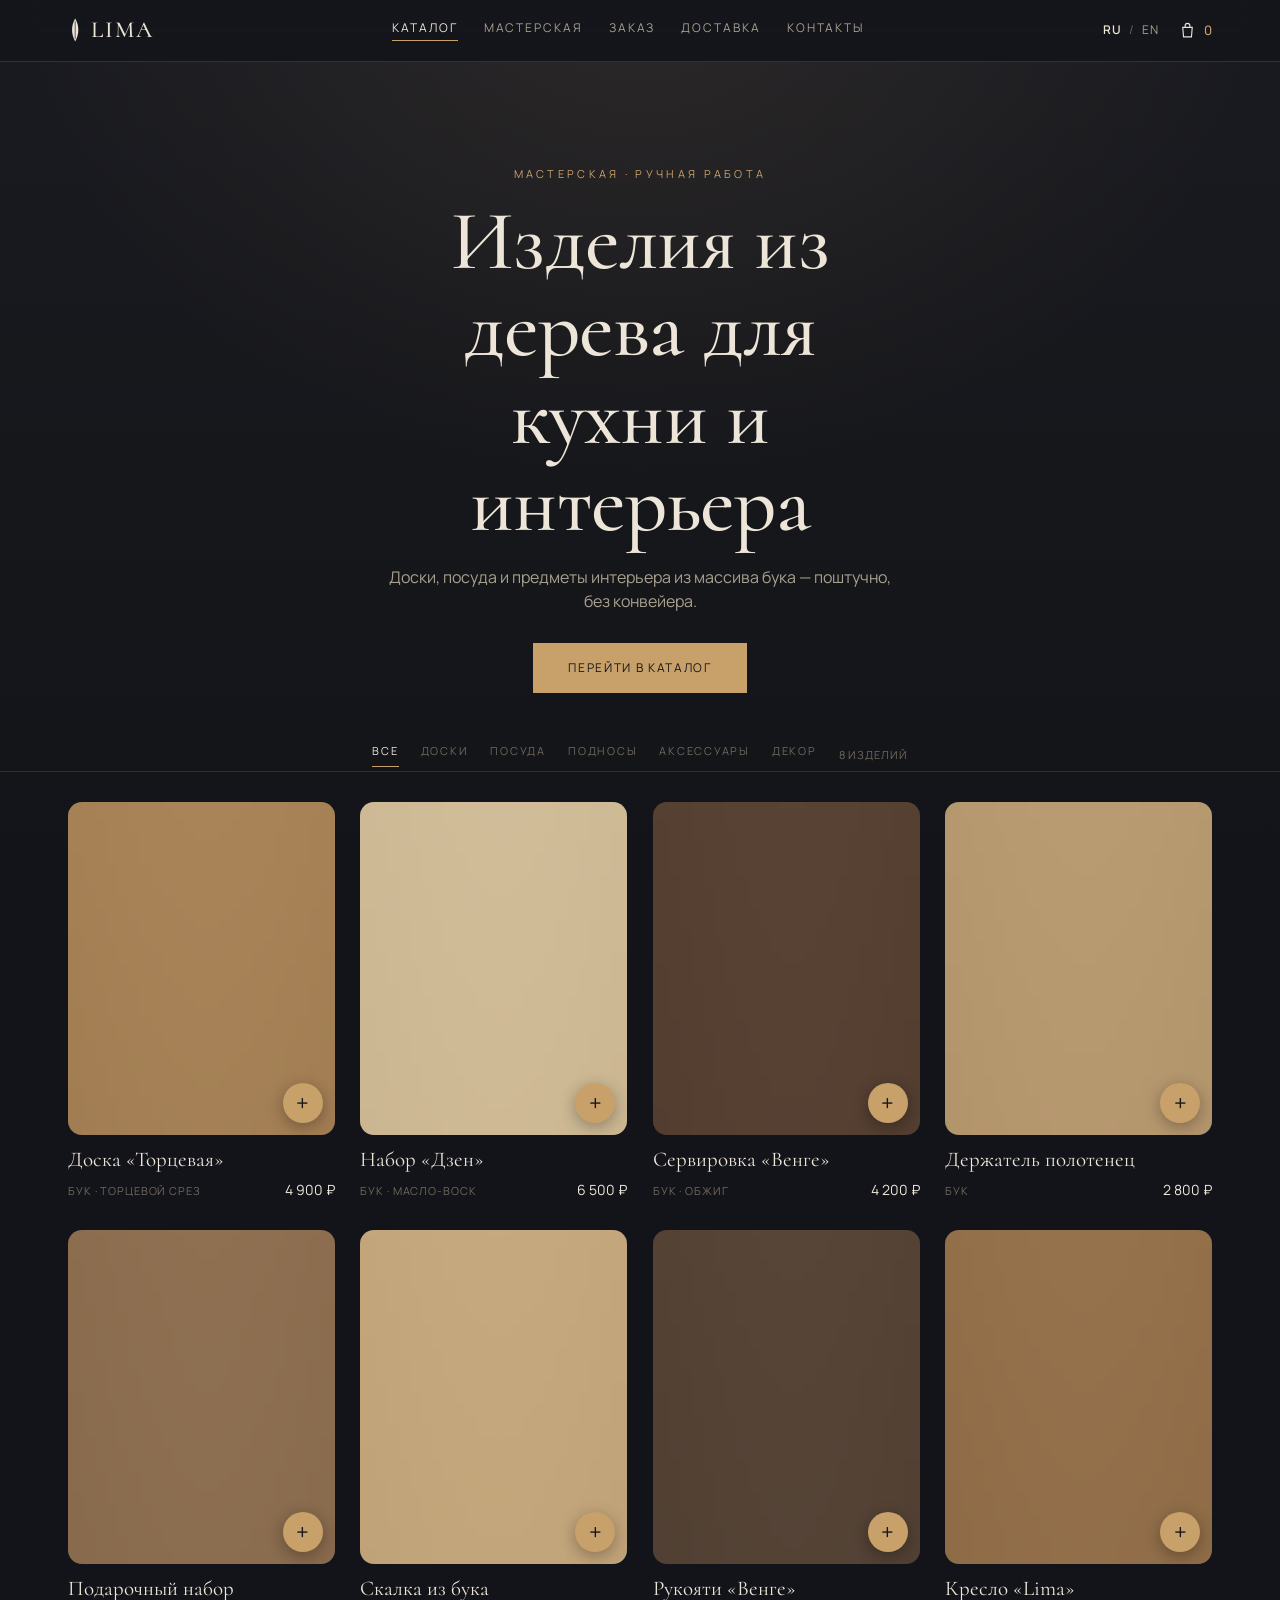
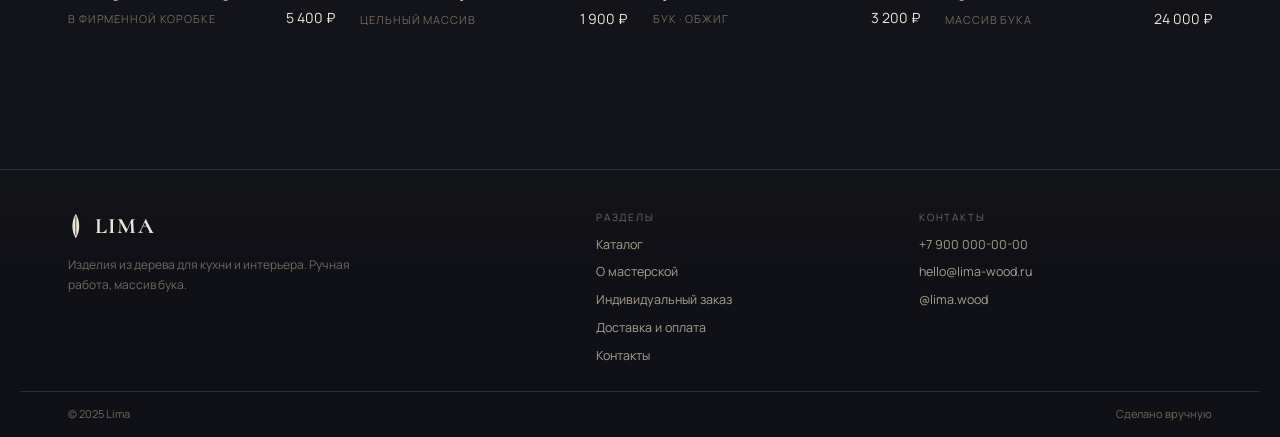
==== index.html @ 9a92a011 "deploy LIMA store (2026-06-22 00:02)" ====
<!DOCTYPE html>
<html lang="ru">
<head>
<meta charset="utf-8">
<meta name="viewport" content="width=device-width, initial-scale=1">
<title>LIMA — изделия из дерева</title>
<meta name="description" content="Lima — небольшая столярная мастерская. Доски, посуда и предметы интерьера из массива бука, ручная работа.">
<meta name="theme-color" content="#16171b">
<link rel="preconnect" href="https://fonts.googleapis.com">
<link rel="preconnect" href="https://fonts.gstatic.com" crossorigin>
<link href="https://fonts.googleapis.com/css2?family=Cormorant:wght@400;500;600&family=Manrope:wght@300;400;500;600&display=swap" rel="stylesheet">
<style>
  :root{
    --bg:#16171b; --panel:#1f2027; --panel-soft:#191a20;
    --ink:#ece5d8; --muted:#a8a08f; --faint:#6f685d;
    --line:rgba(236,229,216,.13); --line-strong:rgba(236,229,216,.28);
    --accent:#c8a06a; --accent-ink:#16171b;
    --serif:'Cormorant',Georgia,serif; --sans:'Manrope',system-ui,-apple-system,sans-serif;
    --maxw:1240px; --pad:clamp(16px,4vw,48px);
  }
  *{box-sizing:border-box;}
  html{ -webkit-text-size-adjust:100%; }
  body{
    margin:0; color:var(--ink); font-family:var(--sans); font-weight:400; line-height:1.5;
    background:#131419 linear-gradient(180deg,#1a1b21 0%,#16171b 55%,#131419 100%) fixed;
    -webkit-font-smoothing:antialiased; overflow-x:hidden;
  }
  img{max-width:100%;display:block;}
  h1,h2,h3{margin:0;font-weight:400;}
  p{margin:0;}
  ::selection{background:var(--accent);color:var(--accent-ink);}
  .wrap{max-width:var(--maxw);margin:0 auto;padding-inline:var(--pad);}

  /* ---------- header ---------- */
  .hdr{position:sticky;top:0;z-index:50;background:rgba(20,21,26,.78);backdrop-filter:blur(16px);-webkit-backdrop-filter:blur(16px);border-bottom:1px solid var(--line);}
  .hdr-in{max-width:var(--maxw);margin:0 auto;padding:13px var(--pad);display:flex;align-items:center;gap:22px;}
  .brand{display:flex;align-items:center;gap:9px;cursor:pointer;user-select:none;}
  .brand svg{height:24px;width:auto;flex:none;}
  .brand b{font-family:var(--serif);font-weight:500;font-size:23px;letter-spacing:.08em;}
  .nav{display:flex;gap:26px;margin-left:auto;font-size:12px;letter-spacing:.16em;text-transform:uppercase;}
  .nav span{cursor:pointer;color:var(--muted);padding-bottom:3px;border-bottom:1px solid transparent;transition:color .2s,border-color .2s;}
  .nav span:hover{color:var(--ink);}
  .nav span.on{color:var(--ink);border-color:var(--accent);}
  .actions{display:flex;align-items:center;gap:18px;margin-left:auto;}
  .lang{display:inline-flex;align-items:center;gap:6px;font-size:12px;letter-spacing:.14em;}
  .lang span{cursor:pointer;color:var(--muted);}
  .lang span.on{color:var(--ink);font-weight:600;}
  .lang i{color:var(--faint);font-style:normal;}
  .cart-link{display:inline-flex;align-items:center;gap:7px;cursor:pointer;color:var(--ink);font-size:13px;}
  .cart-link svg{height:19px;width:19px;flex:none;stroke:currentColor;fill:none;stroke-width:1.4;}
  .cart-link b{color:var(--accent);font-weight:500;}
  .burger{display:none;flex-direction:column;gap:5px;width:24px;cursor:pointer;padding:4px 0;}
  .burger i{height:1.5px;background:var(--ink);display:block;}
  .nav.in-actions{margin-left:0;}

  /* ---------- mobile menu ---------- */
  .menu{position:fixed;inset:0;z-index:90;background:rgba(20,21,26,.97);backdrop-filter:blur(20px);-webkit-backdrop-filter:blur(20px);display:flex;flex-direction:column;padding:24px var(--pad);}
  .menu-top{display:flex;align-items:center;justify-content:space-between;}
  .menu-top b{font-family:var(--serif);font-size:26px;letter-spacing:.07em;}
  .menu-close{font-size:30px;line-height:1;cursor:pointer;color:var(--ink);}
  .menu nav{display:flex;flex-direction:column;gap:4px;margin-top:42px;}
  .menu nav span{font-family:var(--serif);font-size:32px;cursor:pointer;padding:6px 0;color:var(--ink);}
  .menu nav span.on{color:var(--accent);}
  .menu .m-lang{display:flex;gap:14px;margin-top:28px;font-size:13px;letter-spacing:.06em;text-transform:uppercase;}
  .menu .m-foot{margin-top:auto;font-size:12px;color:var(--faint);line-height:2;}

  /* ---------- hero ---------- */
  .hero{text-align:center;padding:clamp(46px,9vw,104px) var(--pad) clamp(26px,4vw,44px);position:relative;}
  .hero::before{content:"";position:absolute;inset:0;background:radial-gradient(80% 120% at 50% -10%,rgba(200,160,106,.10),transparent 60%);pointer-events:none;}
  .hero .eyebrow{position:relative;font-size:11px;letter-spacing:.3em;text-transform:uppercase;color:var(--accent);}
  .hero h1{position:relative;font-family:var(--serif);font-weight:500;font-size:clamp(38px,8vw,84px);line-height:1.04;letter-spacing:-.01em;margin:16px auto 0;max-width:14ch;}
  .hero p{position:relative;color:var(--muted);max-width:520px;margin:18px auto 0;font-size:clamp(14px,2.4vw,16px);}
  .hero .cta{position:relative;margin-top:30px;}

  /* ---------- category chips ---------- */
  .catbar{display:flex;gap:22px;overflow-x:auto;padding:6px var(--pad) 4px;scrollbar-width:none;border-bottom:1px solid var(--line);}
  .catbar::-webkit-scrollbar{display:none;}
  .catbar .in{max-width:var(--maxw);margin:0 auto;display:flex;gap:22px;}
  .chip{cursor:pointer;font-size:11px;letter-spacing:.16em;text-transform:uppercase;white-space:nowrap;flex:none;color:var(--faint);padding-bottom:6px;border-bottom:1px solid transparent;transition:color .2s,border-color .2s;}
  .chip:hover{color:var(--muted);}
  .chip.on{color:var(--ink);border-color:var(--accent);}
  .count{margin-left:auto;flex:none;align-self:center;font-size:11px;color:var(--faint);letter-spacing:.08em;text-transform:uppercase;white-space:nowrap;}

  /* ---------- buttons ---------- */
  .btn{display:inline-block;padding:15px 34px;font-size:12px;letter-spacing:.14em;text-transform:uppercase;cursor:pointer;border:1px solid transparent;transition:opacity .2s,background .2s,color .2s;text-align:center;}
  .btn:hover{opacity:.9;}
  .btn.accent{background:var(--accent);color:var(--accent-ink);}
  .btn.ghost{border-color:var(--line-strong);color:var(--ink);}
  .btn.ghost:hover{border-color:var(--ink);opacity:1;}

  /* ---------- catalog ---------- */
  .section{padding-top:30px;padding-bottom:90px;}
  .grid{display:grid;gap:clamp(18px,2.4vw,30px) clamp(14px,2vw,28px);grid-template-columns:repeat(2,1fr);}
  @media(min-width:640px){.grid{grid-template-columns:repeat(3,1fr);}}
  @media(min-width:980px){.grid{grid-template-columns:repeat(4,1fr);}}
  .card{cursor:pointer;}
  .card .media{position:relative;aspect-ratio:4/5;background:var(--panel);border-radius:14px;overflow:hidden;}
  .card .media .img{position:absolute;inset:0;background-size:cover;background-position:center;transition:transform 1s cubic-bezier(.2,.7,.3,1);}
  .card:hover .media .img{transform:scale(1.045);}
  .card .add{position:absolute;bottom:12px;right:12px;width:40px;height:40px;border-radius:50%;background:var(--accent);color:var(--accent-ink);display:flex;align-items:center;justify-content:center;font-size:22px;line-height:1;box-shadow:0 4px 16px rgba(0,0,0,.3);transition:transform .2s;}
  .card .add:hover{transform:scale(1.1);}
  .card h3{font-family:var(--serif);font-size:clamp(17px,2.3vw,21px);line-height:1.18;margin-top:13px;}
  .card .meta{display:flex;justify-content:space-between;align-items:baseline;gap:10px;margin-top:6px;}
  .card .meta .m{font-size:11px;letter-spacing:.08em;text-transform:uppercase;color:var(--faint);min-width:0;overflow:hidden;text-overflow:ellipsis;white-space:nowrap;}
  .card .meta .p{font-size:14px;white-space:nowrap;flex:none;}

  /* ---------- product detail ---------- */
  .back{display:inline-flex;gap:8px;font-size:11px;letter-spacing:.18em;text-transform:uppercase;color:var(--muted);cursor:pointer;margin-bottom:30px;}
  .pd{display:grid;grid-template-columns:1fr;gap:clamp(26px,5vw,56px);align-items:start;}
  .pd>div{min-width:0;}
  @media(min-width:860px){.pd{grid-template-columns:1.05fr 1fr;}}
  .pd .media{position:relative;aspect-ratio:4/5;background:var(--panel);border-radius:18px;overflow:hidden;}
  .pd .media .img{position:absolute;inset:0;background-size:cover;background-position:center;}
  .pd .cat{font-size:11px;letter-spacing:.26em;text-transform:uppercase;color:var(--accent);margin-bottom:16px;}
  .pd h1{font-family:var(--serif);font-size:clamp(34px,5.4vw,58px);line-height:1.03;letter-spacing:-.01em;}
  .pd .price{font-family:var(--serif);font-size:30px;margin-top:20px;}
  .pd .desc{color:var(--muted);line-height:1.75;margin-top:22px;max-width:460px;font-size:15px;}
  .pd .specs{display:flex;flex-direction:column;gap:13px;margin:30px 0 0;padding:24px 0;border-top:1px solid var(--line);border-bottom:1px solid var(--line);}
  .pd .specs div{display:flex;justify-content:space-between;font-size:13px;gap:14px;}
  .pd .specs .k{color:var(--faint);}
  .pd .actions{display:flex;gap:12px;margin-top:28px;flex-wrap:wrap;}
  .related{margin-top:80px;border-top:1px solid var(--line);padding-top:36px;}
  .related h2{font-family:var(--serif);font-size:28px;margin-bottom:28px;}
  .rgrid{display:grid;grid-template-columns:repeat(2,1fr);gap:clamp(16px,2vw,24px);}
  @media(min-width:720px){.rgrid{grid-template-columns:repeat(4,1fr);}}
  .rgrid .media{position:relative;aspect-ratio:4/5;background:var(--panel);border-radius:12px;overflow:hidden;cursor:pointer;}
  .rgrid .media .img{position:absolute;inset:0;background-size:cover;background-position:center;}
  .rgrid .rt{display:flex;justify-content:space-between;align-items:baseline;gap:10px;margin-top:12px;}
  .rgrid .rt span:first-child{font-family:var(--serif);font-size:18px;}
  .rgrid .rt span:last-child{font-size:13px;white-space:nowrap;}

  /* ---------- generic page ---------- */
  .page .eyebrow{font-size:11px;letter-spacing:.28em;text-transform:uppercase;color:var(--accent);margin-bottom:20px;}
  .page h1{font-family:var(--serif);font-size:clamp(34px,6.4vw,72px);line-height:1.02;letter-spacing:-.015em;}
  .page .lead{color:var(--muted);line-height:1.75;margin-top:26px;max-width:760px;font-size:clamp(15px,2.2vw,17px);}
  .cols2{display:grid;grid-template-columns:1fr;gap:clamp(28px,5vw,56px);align-items:center;margin-top:clamp(40px,6vw,72px);}
  @media(min-width:860px){.cols2{grid-template-columns:1fr 1fr;}}
  .cols2 .ph{aspect-ratio:4/3;border-radius:18px;overflow:hidden;background:var(--panel);}
  .cols2 .ph img{width:100%;height:100%;object-fit:cover;}
  .cols2 h2{font-family:var(--serif);font-size:30px;margin-bottom:16px;}
  .cols2 p{color:var(--muted);line-height:1.8;font-size:15px;}
  .values{display:grid;grid-template-columns:1fr;gap:1px;background:var(--line);border:1px solid var(--line);margin-top:clamp(40px,6vw,72px);}
  @media(min-width:680px){.values{grid-template-columns:repeat(3,1fr);}}
  .values .v{background:var(--bg);padding:34px 28px;}
  .values .v .n{font-family:var(--serif);font-size:44px;color:var(--accent);}
  .values .v h3{font-size:16px;margin-top:10px;}
  .values .v p{font-size:13.5px;line-height:1.7;color:var(--muted);margin-top:9px;}
  .center{text-align:center;margin-top:clamp(48px,7vw,80px);}

  /* ---------- delivery / contacts ---------- */
  .twolist{display:grid;grid-template-columns:1fr;gap:clamp(32px,5vw,56px);margin-top:30px;}
  @media(min-width:780px){.twolist{grid-template-columns:1fr 1fr;}}
  .twolist h2{font-family:var(--serif);font-size:28px;margin-bottom:18px;}
  .twolist .list{border-top:1px solid var(--line);}
  .twolist .row{padding:18px 0;border-bottom:1px solid var(--line);}
  .twolist .row .t{display:flex;justify-content:space-between;gap:16px;}
  .twolist .row .t span:first-child{font-size:15px;}
  .twolist .row .t span:last-child{font-size:13px;color:var(--muted);}
  .twolist .row .t .free{color:var(--accent);}
  .twolist .row p{font-size:13px;color:var(--muted);margin-top:8px;line-height:1.6;}
  .note{margin-top:26px;padding:20px 22px;border-radius:14px;background:var(--panel-soft);font-size:13px;line-height:1.7;color:var(--muted);}
  .ccards{display:grid;grid-template-columns:1fr;gap:1px;background:var(--line);border:1px solid var(--line);margin-bottom:44px;}
  @media(min-width:680px){.ccards{grid-template-columns:repeat(3,1fr);}}
  .ccards .c{background:var(--bg);padding:32px 28px;}
  .ccards .c .lbl{font-size:11px;letter-spacing:.12em;text-transform:uppercase;color:var(--faint);margin-bottom:11px;}
  .ccards .c .big{font-family:var(--serif);font-size:23px;}
  .ccards .c p{font-size:13px;color:var(--muted);margin-top:9px;}

  /* ---------- cart ---------- */
  .cart-row{display:grid;grid-template-columns:64px 1fr auto;gap:16px;align-items:center;padding:20px 0;border-bottom:1px solid var(--line);}
  .cart-row .th{aspect-ratio:1;border-radius:10px;overflow:hidden;background:var(--panel);position:relative;}
  .cart-row .th .img{position:absolute;inset:0;background-size:cover;background-position:center;}
  .cart-row .nm{font-family:var(--serif);font-size:20px;}
  .cart-row .mt{font-size:11px;letter-spacing:.08em;text-transform:uppercase;color:var(--faint);margin-top:4px;}
  .cart-row .ctl{display:flex;align-items:center;gap:14px;margin-top:11px;flex-wrap:wrap;}
  .qty{display:inline-flex;align-items:center;border:1px solid var(--line-strong);border-radius:999px;}
  .qty span{width:30px;height:30px;display:flex;align-items:center;justify-content:center;cursor:pointer;font-size:18px;color:var(--muted);}
  .qty b{min-width:24px;text-align:center;font-size:13px;font-weight:400;}
  .cart-row .rm{font-size:11px;letter-spacing:.08em;text-transform:uppercase;color:var(--faint);cursor:pointer;}
  .cart-row .lt{text-align:right;font-size:15px;white-space:nowrap;}
  .summary{width:100%;max-width:360px;margin-top:32px;}
  @media(min-width:780px){.summary{margin-left:auto;}}
  .summary .ln{display:flex;justify-content:space-between;font-size:13px;color:var(--muted);padding:8px 0;}
  .summary .ln.bd{border-bottom:1px solid var(--line);}
  .summary .tot{display:flex;justify-content:space-between;align-items:baseline;padding:16px 0;}
  .summary .tot span{font-family:var(--serif);}
  .summary .tot .a{font-size:24px;} .summary .tot .b{font-size:28px;}
  .empty,.done{padding:72px 0;text-align:center;border-top:1px solid var(--line);}
  .empty p,.done p{color:var(--muted);}
  .done .tt{font-family:var(--serif);font-size:36px;}

  /* ---------- form ---------- */
  .form{display:grid;grid-template-columns:1fr;gap:18px;margin-top:clamp(36px,5vw,54px);}
  @media(min-width:640px){.form{grid-template-columns:1fr 1fr;}}
  .form label{display:flex;flex-direction:column;gap:9px;}
  .form label.full{grid-column:1/-1;}
  .form .fl{font-size:11px;letter-spacing:.12em;text-transform:uppercase;color:var(--faint);}
  .form input,.form textarea{background:#1c1d24;border:1px solid var(--line-strong);color:var(--ink);padding:14px 16px;font-size:14px;border-radius:8px;outline:none;width:100%;font-family:inherit;}
  .form input:focus,.form textarea:focus{border-color:var(--accent);}
  .form textarea{resize:vertical;line-height:1.6;}
  .form .sub{grid-column:1/-1;display:flex;align-items:center;gap:18px;flex-wrap:wrap;margin-top:6px;}
  .form .sub .hint{font-size:12px;color:var(--faint);}
  .sent{margin-top:clamp(36px,5vw,54px);padding:56px 36px;border:1px solid var(--line);border-radius:18px;text-align:center;background:var(--panel-soft);}
  .sent .tt{font-family:var(--serif);font-size:34px;}
  .sent p{color:var(--muted);margin-top:14px;line-height:1.7;max-width:420px;margin-inline:auto;}

  /* ---------- footer ---------- */
  .ftr{border-top:1px solid var(--line);margin-top:50px;background:linear-gradient(180deg,transparent,#101116 90px);}
  .ftr-in{display:grid;grid-template-columns:1fr;gap:30px;padding:40px var(--pad) 0;max-width:var(--maxw);margin:0 auto;}
  @media(min-width:720px){.ftr-in{grid-template-columns:1.7fr 1fr 1fr;}}
  .ftr .b{display:flex;align-items:center;gap:11px;margin-bottom:12px;}
  .ftr .b svg{height:26px;} .ftr .b b{font-family:var(--serif);font-size:22px;letter-spacing:.06em;}
  .ftr .desc{font-size:12px;line-height:1.7;color:var(--faint);max-width:300px;}
  .ftr .col{display:flex;flex-direction:column;gap:9px;}
  .ftr .col .h{font-size:10px;letter-spacing:.18em;text-transform:uppercase;color:var(--faint);margin-bottom:2px;}
  .ftr .col span{font-size:12.5px;color:var(--muted);}
  .ftr .col span.lnk{cursor:pointer;}
  .ftr .col span.lnk:hover{color:var(--ink);}
  .ftr-bottom{max-width:var(--maxw);margin:26px auto 0;padding:14px var(--pad);border-top:1px solid var(--line);display:flex;justify-content:space-between;flex-wrap:wrap;gap:10px;font-size:11px;color:var(--faint);}

  /* ---------- responsive header ---------- */
  @media(max-width:860px){
    .nav{display:none;}
    .lang{display:none;}
    .burger{display:flex;}
  }
  @media(max-width:520px){
    .pd .actions{flex-direction:column;align-items:stretch;}
    .pd .actions .btn{width:100%;}
  }
</style>
</head>
<body>
<div id="app"></div>

<script>
"use strict";
(function () {
  var W = window, D = document;

  /* ===================== DATA ===================== */
  var I18N = {
    "ru": {
      "cart":"Корзина","heroEyebrow":"Мастерская · ручная работа","heroSub":"Изделия из дерева для кухни и интерьера","heroLead":"Доски, посуда и предметы интерьера из массива бука — поштучно, без конвейера.",
      "toCartTitle":"В корзину","back":"← В каталог","addToCart":"Добавить в корзину","wantCustom":"Хочу на заказ","more":"Ещё из каталога",
      "cartTitle":"Корзина","cartEmptyText":"Корзина пока пуста.","toCatalog":"Перейти в каталог","toCatalogShort":"В каталог",
      "remove":"Удалить","goods":"Товары","delivery":"Доставка","deliveryCalc":"рассчитывается при заказе","total":"Итого","checkout":"Оформить заказ",
      "thanksTitle":"Спасибо за заказ!","thanksText":"Мы свяжемся с вами в течение дня, чтобы подтвердить детали и рассчитать доставку.","backCatalog":"Вернуться в каталог",
      "aboutEyebrow":"О мастерской","aboutTitle":"Дерево, которое помнит руки мастера","aboutIntro":"Lima — небольшая столярная мастерская. С 2019 года мы делаем доски, посуду и предметы интерьера из массива бука — поштучно, без конвейера и спешки.",
      "aboutSub2":"От доски до предмета","aboutSub2Text":"Древесину сушим естественно, иногда годами. Затем — ручная распиловка, шлифовка в несколько проходов и пропитка пищевым маслом-воском. Никакого лака и пластика: дерево остаётся тёплым на ощупь и со временем становится только красивее.",
      "aboutV1t":"Только массив","aboutV1d":"Бук. Без шпона, ДСП и фанеры.","aboutV2t":"Ручная работа","aboutV2d":"Каждое изделие проходит через руки мастера и клеймится маркой Lima.","aboutV3t":"Пищевая отделка","aboutV3d":"Масло-воск, безопасный для контакта с едой.","aboutCta":"Заказать изделие на заказ",
      "customEyebrow":"Индивидуальный заказ","customTitle":"Изделие по вашему эскизу","customIntro":"От доски с гравировкой до мебели из массива. Опишите идею — предложим породу дерева, форму, отделку и рассчитаем стоимость.",
      "customSentTitle":"Заявка отправлена","customSentText":"Спасибо! Мастер свяжется с вами, чтобы обсудить детали будущего изделия.",
      "fName":"Имя","phName":"Как к вам обращаться","fContact":"Телефон или почта","phContact":"Для связи","fType":"Тип изделия","phType":"Доска, посуда, мебель, декор…","fDesc":"Описание идеи","phDesc":"Размеры, порода дерева, гравировка, пожелания…","sendRequest":"Отправить заявку","orWrite":"Или напишите напрямую: hello@lima-wood.ru",
      "delEyebrow":"Доставка и оплата","delTitle":"Как получить заказ","free":"бесплатно",
      "del1":"Самовывоз из мастерской","del1d":"По предварительной договорённости, в удобное время.","del2":"Курьер по городу","del2p":"от 350 ₽","del2d":"В день заказа или на следующий, бережная упаковка.","del3":"Почта и СДЭК по России","del3p":"по тарифу","del3d":"Отправляем в защитной коробке, 3–10 дней в зависимости от региона.",
      "payment":"Оплата","pay1":"Банковской картой","pay1d":"Онлайн или по ссылке после подтверждения заказа.","pay2":"Переводом по реквизитам","pay2d":"Для физлиц и компаний, по счёту.","pay3":"Наличными при самовывозе","pay3d":"В мастерской при получении.","payNote":"Индивидуальные заказы — предоплата 50%, остаток при готовности изделия.",
      "conEyebrow":"Контакты","conTitle":"Напишите нам","phone":"Телефон","hours":"Пн–Сб, 10:00–19:00","emailW":"Почта","emailNote":"Отвечаем в течение дня","social":"Соцсети","socialNote":"Новые работы и процесс",
      "conWsTitle":"Мастерская","conWsText":"Самовывоз и встречи — по адресу мастерской, по предварительной договорённости. Напишите или позвоните, и мы согласуем удобное время.","conWsCta":"Обсудить заказ",
      "footerDesc":"Изделия из дерева для кухни и интерьера. Ручная работа, массив бука.","footerSections":"Разделы","footerContacts":"Контакты","handmade":"Сделано вручную",
      "nav":[{"view":"home","s":"Каталог","l":"Каталог"},{"view":"about","s":"Мастерская","l":"О мастерской"},{"view":"custom","s":"Заказ","l":"Индивидуальный заказ"},{"view":"delivery","s":"Доставка","l":"Доставка и оплата"},{"view":"contacts","s":"Контакты","l":"Контакты"}],
      "catMap":{"Все":"Все","Доски":"Доски","Посуда":"Посуда","Подносы":"Подносы","Аксессуары":"Аксессуары","Декор":"Декор"},"itemsWord":"изделий"
    },
    "en": {
      "cart":"Cart","heroEyebrow":"Workshop · handmade","heroSub":"Wooden goods for kitchen & interior","heroLead":"Boards, tableware and interior objects from solid beech — one by one, no conveyor.",
      "toCartTitle":"Add to cart","back":"← Back to catalog","addToCart":"Add to cart","wantCustom":"Custom order","more":"More from the catalog",
      "cartTitle":"Cart","cartEmptyText":"Your cart is empty.","toCatalog":"Go to catalog","toCatalogShort":"To catalog",
      "remove":"Remove","goods":"Items","delivery":"Delivery","deliveryCalc":"calculated at checkout","total":"Total","checkout":"Place order",
      "thanksTitle":"Thank you for your order!","thanksText":"We will contact you during the day to confirm the details and calculate delivery.","backCatalog":"Back to catalog",
      "aboutEyebrow":"About the workshop","aboutTitle":"Wood that remembers the maker’s hands","aboutIntro":"Lima is a small carpentry workshop. Since 2019 we have made boards, tableware and interior objects from solid beech — one by one, without a conveyor or haste.",
      "aboutSub2":"From board to object","aboutSub2Text":"We dry the wood naturally, sometimes for years. Then comes hand-sawing, multi-pass sanding and food-safe oil-wax. No lacquer or plastic: the wood stays warm to the touch and only grows more beautiful over time.",
      "aboutV1t":"Solid wood only","aboutV1d":"Beech. No veneer, MDF or plywood.","aboutV2t":"Handmade","aboutV2d":"Every piece passes through the maker’s hands and is branded with the Lima mark.","aboutV3t":"Food-safe finish","aboutV3d":"Oil-wax, safe for contact with food.","aboutCta":"Order a custom piece",
      "customEyebrow":"Custom order","customTitle":"A piece by your design","customIntro":"From an engraved board to solid-wood furniture. Describe your idea — we will suggest the wood, shape and finish, and quote a price.",
      "customSentTitle":"Request sent","customSentText":"Thank you! The maker will contact you to discuss the details of your future piece.",
      "fName":"Name","phName":"How to address you","fContact":"Phone or email","phContact":"To reach you","fType":"Type of item","phType":"Board, tableware, furniture, decor…","fDesc":"Description of the idea","phDesc":"Dimensions, wood species, engraving, wishes…","sendRequest":"Send request","orWrite":"Or write directly: hello@lima-wood.ru",
      "delEyebrow":"Delivery & payment","delTitle":"How to get your order","free":"free",
      "del1":"Pickup from the workshop","del1d":"By appointment, at a convenient time.","del2":"City courier","del2p":"from 350 ₽","del2d":"Same or next day, careful packaging.","del3":"Post & CDEK across Russia","del3p":"by rate","del3d":"Shipped in a protective box, 3–10 days depending on the region.",
      "payment":"Payment","pay1":"By bank card","pay1d":"Online or via a link after order confirmation.","pay2":"Bank transfer","pay2d":"For individuals and companies, by invoice.","pay3":"Cash on pickup","pay3d":"At the workshop upon receipt.","payNote":"Custom orders — 50% prepayment, the rest when the piece is ready.",
      "conEyebrow":"Contacts","conTitle":"Write to us","phone":"Phone","hours":"Mon–Sat, 10:00–19:00","emailW":"Email","emailNote":"We reply within the day","social":"Social","socialNote":"New works & process",
      "conWsTitle":"Workshop","conWsText":"Pickup and meetings — at the workshop address, by appointment. Write or call and we will arrange a convenient time.","conWsCta":"Discuss an order",
      "footerDesc":"Wooden goods for kitchen and interior. Handmade, solid beech.","footerSections":"Sections","footerContacts":"Contacts","handmade":"Handmade",
      "nav":[{"view":"home","s":"Catalog","l":"Catalog"},{"view":"about","s":"Workshop","l":"About the workshop"},{"view":"custom","s":"Custom","l":"Custom order"},{"view":"delivery","s":"Delivery","l":"Delivery & payment"},{"view":"contacts","s":"Contacts","l":"Contacts"}],
      "catMap":{"Все":"All","Доски":"Boards","Посуда":"Tableware","Подносы":"Trays","Аксессуары":"Accessories","Декор":"Decor"},"itemsWord":"items"
    }
  };

  var PRODUCTS = [
    { id:0, price:4900, cat:"Доски", img:"catalog/boards/board-bread.png",
      ru:{name:"Доска «Торцевая»",material:"Бук · торцевой срез",desc:"Торцевой набор плашек бережёт лезвие ножа и почти не показывает следов реза. С каждым годом службы доска становится только красивее.",specs:[{k:"Материал",v:"Массив бука"},{k:"Размер",v:"35 × 25 × 4 см"},{k:"Отделка",v:"Масло-воск"}]},
      en:{name:"End-grain Board",material:"Beech · end grain",desc:"An end-grain block protects the knife edge and barely shows cut marks. The board only grows more beautiful with every year of use.",specs:[{k:"Material",v:"Solid beech"},{k:"Size",v:"35 × 25 × 4 cm"},{k:"Finish",v:"Oil-wax"}]} },
    { id:1, price:6500, cat:"Посуда", img:"catalog/tableware/sushi-white.png",
      ru:{name:"Набор «Дзен»",material:"Бук · масло-воск",desc:"Минималистичный сет для сервировки и подачи — доска, подставка и пиала, выточенные из одного бруска бука.",specs:[{k:"Материал",v:"Массив бука"},{k:"Состав",v:"3 предмета"},{k:"Отделка",v:"Масло-воск"}]},
      en:{name:"Zen Set",material:"Beech · oil-wax",desc:"A minimalist set for serving — board, stand and bowl, turned from a single beech billet.",specs:[{k:"Material",v:"Solid beech"},{k:"Set",v:"3 pieces"},{k:"Finish",v:"Oil-wax"}]} },
    { id:2, price:4200, cat:"Подносы", img:"catalog/trays/sushi-table.png",
      ru:{name:"Сервировка «Венге»",material:"Бук · обжиг",desc:"Сервировочный поднос с тёмной обожжённой поверхностью. Подойдёт для подачи и как акцент в интерьере.",specs:[{k:"Материал",v:"Массив бука"},{k:"Размер",v:"40 × 22 см"},{k:"Отделка",v:"Обжиг + масло"}]},
      en:{name:"Wenge Serving Set",material:"Beech · scorched",desc:"A serving tray with a dark scorched surface. Works for plating and as an interior accent.",specs:[{k:"Material",v:"Solid beech"},{k:"Size",v:"40 × 22 cm"},{k:"Finish",v:"Scorched + oil"}]} },
    { id:3, price:2800, cat:"Аксессуары", img:"catalog/accessories/paper-holder.png",
      ru:{name:"Держатель полотенец",material:"Бук",desc:"Настольный держатель для бумажных полотенец из цельного бука. Устойчивое основание, спокойная форма.",specs:[{k:"Материал",v:"Массив бука"},{k:"Высота",v:"32 см"},{k:"Отделка",v:"Масло-воск"}]},
      en:{name:"Towel Holder",material:"Beech",desc:"A tabletop paper-towel holder from solid beech. A stable base and a calm form.",specs:[{k:"Material",v:"Solid beech"},{k:"Height",v:"32 cm"},{k:"Finish",v:"Oil-wax"}]} },
    { id:4, price:5400, cat:"Посуда", img:"catalog/tableware/set-box.png",
      ru:{name:"Подарочный набор",material:"В фирменной коробке",desc:"Готовый подарок: набор кухонных предметов Lima в фирменной деревянной коробке с клеймом мастера.",specs:[{k:"Состав",v:"Набор предметов"},{k:"Упаковка",v:"Деревянная коробка"},{k:"Отделка",v:"Масло-воск"}]},
      en:{name:"Gift Set",material:"In a branded box",desc:"A ready gift: a set of Lima kitchen pieces in a branded wooden box with the maker’s mark.",specs:[{k:"Set",v:"Assorted pieces"},{k:"Packaging",v:"Wooden box"},{k:"Finish",v:"Oil-wax"}]} },
    { id:5, price:1900, cat:"Аксессуары", img:"catalog/accessories/rolling-pin.png",
      ru:{name:"Скалка из бука",material:"Цельный массив",desc:"Классическая скалка, выточенная из цельного бруска бука. Приятная тяжесть и гладкая поверхность.",specs:[{k:"Материал",v:"Массив бука"},{k:"Длина",v:"45 см"},{k:"Отделка",v:"Масло-воск"}]},
      en:{name:"Beech Rolling Pin",material:"Solid wood",desc:"A classic rolling pin turned from a single beech billet. Pleasant weight and a smooth surface.",specs:[{k:"Material",v:"Solid beech"},{k:"Length",v:"45 cm"},{k:"Finish",v:"Oil-wax"}]} },
    { id:6, price:3200, cat:"Аксессуары", img:"catalog/accessories/handles-dark.png",
      ru:{name:"Рукояти «Венге»",material:"Бук · обжиг",desc:"Комплект обожжённых рукоятей из бука — для ножей или кухонного инструмента. Тёплый тёмный тон.",specs:[{k:"Материал",v:"Массив бука"},{k:"Обработка",v:"Обжиг"},{k:"Отделка",v:"Масло-воск"}]},
      en:{name:"Wenge Handles",material:"Beech · scorched",desc:"A set of scorched beech handles — for knives or kitchen tools. A warm dark tone.",specs:[{k:"Material",v:"Solid beech"},{k:"Treatment",v:"Scorched"},{k:"Finish",v:"Oil-wax"}]} },
    { id:7, price:24000, cat:"Декор", img:"catalog/decor/chair.png",
      ru:{name:"Кресло «Lima»",material:"Массив бука",desc:"Гнутый каркас из массива бука на традиционных шиповых соединениях, без единого металлического крепежа. Предмет, который переживёт мебель вокруг.",specs:[{k:"Материал",v:"Массив бука"},{k:"Соединения",v:"Шиповые"},{k:"Отделка",v:"Масло-воск"}]},
      en:{name:"Lima Chair",material:"Solid beech",desc:"A bent beech frame on traditional mortise-and-tenon joints, without a single metal fastener. A piece that will outlast the furniture around it.",specs:[{k:"Material",v:"Solid beech"},{k:"Joints",v:"Mortise & tenon"},{k:"Finish",v:"Oil-wax"}]} }
  ];

  var CAT_KEYS = ["Все","Доски","Посуда","Подносы","Аксессуары","Декор"];
  var EMBLEM = '<svg viewBox="0 0 24 40" aria-hidden="true"><path d="M12 1C19 13 19 27 12 39C5 27 5 13 12 1Z" fill="#ece5d8"/><path d="M12 6V34" stroke="#16171b" stroke-width="1.1" stroke-linecap="round"/></svg>';
  var BAG = '<svg viewBox="0 0 24 24" aria-hidden="true"><path d="M6 8h12l-1 12H7L6 8z"/><path d="M9 8V6a3 3 0 0 1 6 0v2"/></svg>';

  /* ===================== helpers ===================== */
  function E(s){ return String(s==null?"":s).replace(/[&<>"]/g,function(c){return {"&":"&amp;","<":"&lt;",">":"&gt;","\"":"&quot;"}[c];}); }
  function fmt(n){ return String(n).replace(/\B(?=(\d{3})+(?!\d))/g," "); }
  function L(){ return I18N[state.lang]; }

  /* ===================== state ===================== */
  function loadCart(){ try{return JSON.parse(W.localStorage.getItem("lima_cart_v1"))||{};}catch(e){return {};} }
  function saveCart(c){ try{W.localStorage.setItem("lima_cart_v1",JSON.stringify(c));}catch(e){} }
  function loadLang(){ try{return W.localStorage.getItem("lima_lang")||"ru";}catch(e){return "ru";} }

  var state = { view:"home", cat:"Все", activeId:0, cart:loadCart(), menuOpen:false, customSent:false, cartDone:false, lang:loadLang() };
  var _scroll = {};
  var app = D.getElementById("app");

  function setState(patch, cb){
    var prevCart = state.cart;
    for (var k in patch) state[k] = patch[k];
    if (prevCart !== state.cart) saveCart(state.cart);
    render();
    if (cb) cb();
  }

  /* ===================== actions ===================== */
  function go(view){ _scroll[state.view]=W.scrollY||0; var t=_scroll[view]||0; setState({view:view,menuOpen:false,customSent:false,cartDone:false}, function(){W.scrollTo(0,t);}); }
  function openProduct(id){ _scroll[state.view]=W.scrollY||0; setState({view:"product",activeId:id,menuOpen:false}, function(){W.scrollTo(0,0);}); }
  function addToCart(id){ var c=Object.assign({},state.cart); c[id]=(c[id]||0)+1; setState({cart:c}); }
  function changeQty(id,d){ var c=Object.assign({},state.cart); c[id]=(c[id]||0)+d; if(c[id]<=0) delete c[id]; setState({cart:c}); }
  function removeFromCart(id){ var c=Object.assign({},state.cart); delete c[id]; setState({cart:c}); }
  function setLang(l){ try{W.localStorage.setItem("lima_lang",l);}catch(e){} setState({lang:l,menuOpen:false}); }
  function toggleMenu(){ setState({menuOpen:!state.menuOpen}); }
  function setCategory(name){ if(name!==state.cat) setState({cat:name}); }
  function checkout(){ setState({cart:{},cartDone:true}); }
  function sendCustom(){ setState({customSent:true}, function(){W.scrollTo(0,0);}); }
  function scrollCatalog(){ var el=D.getElementById("catalog"); if(el) el.scrollIntoView({behavior:"smooth",block:"start"}); }

  /* ===================== derived ===================== */
  function cartIds(){ return Object.keys(state.cart).filter(function(k){return state.cart[k]>0 && PRODUCTS[k];}); }
  function cartCount(){ return cartIds().reduce(function(a,k){return a+state.cart[k];},0); }

  /* ===================== components ===================== */
  function card(p, lang){
    var d = p[lang];
    return '<div class="card" data-act="open" data-id="'+p.id+'">'+
      '<div class="media"><div class="img" style="background-image:url('+p.img+')"></div>'+
        '<span class="add" data-act="add" data-id="'+p.id+'" title="'+E(L().toCartTitle)+'">+</span></div>'+
      '<h3>'+E(d.name)+'</h3>'+
      '<div class="meta"><span class="m">'+E(d.material)+'</span><span class="p">'+fmt(p.price)+' ₽</span></div>'+
    '</div>';
  }

  function header(l){
    var t=L();
    var nav = t.nav.map(function(n){ return '<span class="'+(n.view===state.view?"on":"")+'" data-act="go" data-view="'+n.view+'">'+E(n.s)+'</span>'; }).join("");
    return '<header class="hdr"><div class="hdr-in">'+
      '<span class="brand" data-act="goTop">'+EMBLEM+'<b>LIMA</b></span>'+
      '<nav class="nav">'+nav+'</nav>'+
      '<div class="actions">'+
        '<span class="lang"><span class="'+(l==="ru"?"on":"")+'" data-act="lang" data-lang="ru">RU</span><i>/</i><span class="'+(l==="en"?"on":"")+'" data-act="lang" data-lang="en">EN</span></span>'+
        '<span class="cart-link" data-act="go" data-view="cart">'+BAG+'<b>'+cartCount()+'</b></span>'+
        '<span class="burger" data-act="toggleMenu"><i></i><i></i><i></i></span>'+
      '</div>'+
    '</div></header>';
  }

  function menu(l){
    if(!state.menuOpen) return "";
    var t=L();
    var nav = t.nav.map(function(n){ return '<span class="'+(n.view===state.view?"on":"")+'" data-act="go" data-view="'+n.view+'">'+E(n.l)+'</span>'; }).join("");
    return '<div class="menu"><div class="menu-top"><b>LIMA</b><span class="menu-close" data-act="toggleMenu">×</span></div>'+
      '<nav>'+nav+'</nav>'+
      '<div class="m-lang"><span class="'+(l==="ru"?"on":"")+'" data-act="lang" data-lang="ru" style="cursor:pointer;color:'+(l==="ru"?"var(--accent)":"var(--muted)")+'">RU</span><span style="color:var(--faint)">/</span><span class="'+(l==="en"?"on":"")+'" data-act="lang" data-lang="en" style="cursor:pointer;color:'+(l==="en"?"var(--accent)":"var(--muted)")+'">EN</span></div>'+
      '<div class="m-foot">+7 900 000-00-00<br>hello@lima-wood.ru · @lima.wood</div>'+
    '</div>';
  }

  function homeView(lang){
    var t=L();
    var list = state.cat==="Все" ? PRODUCTS : PRODUCTS.filter(function(p){return p.cat===state.cat;});
    var chips = CAT_KEYS.map(function(k){ return '<span class="chip '+(k===state.cat?"on":"")+'" data-act="cat" data-cat="'+E(k)+'">'+E(t.catMap[k]||k)+'</span>'; }).join("");
    return '<section class="hero">'+
        '<div class="eyebrow">'+E(t.heroEyebrow)+'</div>'+
        '<h1>'+E(t.heroSub)+'</h1>'+
        '<p>'+E(t.heroLead)+'</p>'+
        '<div class="cta"><span class="btn accent" data-act="scrollCatalog">'+E(t.toCatalog)+'</span></div>'+
      '</section>'+
      '<div class="catbar"><div class="in">'+chips+'<span class="count">'+list.length+' '+E(t.itemsWord)+'</span></div></div>'+
      '<div class="wrap section" id="catalog"><div class="grid">'+list.map(function(p){return card(p,lang);}).join("")+'</div></div>';
  }

  function productView(lang){
    var t=L(), p=PRODUCTS[state.activeId]||PRODUCTS[0], d=p[lang];
    var specs = d.specs.map(function(s){return '<div><span class="k">'+E(s.k)+'</span><span>'+E(s.v)+'</span></div>';}).join("");
    var related = PRODUCTS.filter(function(x,i){return i!==state.activeId;}).slice(0,4).map(function(x){
      var dx=x[lang];
      return '<div data-act="open" data-id="'+x.id+'"><div class="media"><div class="img" style="background-image:url('+x.img+')"></div></div>'+
        '<div class="rt"><span>'+E(dx.name)+'</span><span>'+fmt(x.price)+' ₽</span></div></div>';
    }).join("");
    return '<div class="wrap section">'+
      '<span class="back" data-act="go" data-view="home">'+E(t.back)+'</span>'+
      '<div class="pd">'+
        '<div class="media"><div class="img" style="background-image:url('+p.img+')"></div></div>'+
        '<div><div class="cat">'+E(t.catMap[p.cat]||p.cat)+'</div>'+
          '<h1>'+E(d.name)+'</h1>'+
          '<div class="price">'+fmt(p.price)+' ₽</div>'+
          '<p class="desc">'+E(d.desc)+'</p>'+
          '<div class="specs">'+specs+'</div>'+
          '<div class="actions"><span class="btn accent" data-act="addgo" data-id="'+p.id+'">'+E(t.addToCart)+'</span>'+
            '<span class="btn ghost" data-act="go" data-view="custom">'+E(t.wantCustom)+'</span></div>'+
        '</div>'+
      '</div>'+
      '<div class="related"><h2>'+E(t.more)+'</h2><div class="rgrid">'+related+'</div></div>'+
    '</div>';
  }

  function cartView(lang){
    var t=L(), ids=cartIds();
    var body;
    if(state.cartDone){
      body='<div class="done"><div class="tt">'+E(t.thanksTitle)+'</div><p style="margin-top:14px;max-width:440px;margin-inline:auto;line-height:1.7">'+E(t.thanksText)+'</p><div style="margin-top:28px"><span class="btn ghost" data-act="go" data-view="home">'+E(t.backCatalog)+'</span></div></div>';
    } else if(ids.length===0){
      body='<div class="empty"><p>'+E(t.cartEmptyText)+'</p><div style="margin-top:24px"><span class="btn accent" data-act="go" data-view="home">'+E(t.toCatalog)+'</span></div></div>';
    } else {
      var total=0;
      var rows=ids.map(function(k){
        var p=PRODUCTS[k], d=p[lang], id=parseInt(k,10), line=p.price*state.cart[k]; total+=line;
        return '<div class="cart-row"><div class="th"><div class="img" style="background-image:url('+p.img+')"></div></div>'+
          '<div><div class="nm">'+E(d.name)+'</div><div class="mt">'+E(d.material)+'</div>'+
            '<div class="ctl"><span class="qty"><span data-act="dec" data-id="'+id+'">−</span><b>'+state.cart[k]+'</b><span data-act="inc" data-id="'+id+'">+</span></span>'+
              '<span class="rm" data-act="remove" data-id="'+id+'">'+E(t.remove)+'</span></div></div>'+
          '<div class="lt">'+fmt(line)+' ₽</div></div>';
      }).join("");
      body='<div>'+rows+'<div class="summary">'+
        '<div class="ln"><span>'+E(t.goods)+' ('+cartCount()+')</span><span>'+fmt(total)+' ₽</span></div>'+
        '<div class="ln bd"><span>'+E(t.delivery)+'</span><span>'+E(t.deliveryCalc)+'</span></div>'+
        '<div class="tot"><span class="a">'+E(t.total)+'</span><span class="b">'+fmt(total)+' ₽</span></div>'+
        '<span class="btn accent" style="display:block" data-act="checkout">'+E(t.checkout)+'</span>'+
      '</div></div>';
    }
    return '<div class="wrap section"><h1 style="font-family:var(--serif);font-size:clamp(36px,6vw,60px);letter-spacing:-.01em;margin-bottom:34px">'+E(t.cartTitle)+'</h1>'+body+'</div>';
  }

  function aboutView(){
    var t=L();
    function v(n,h,d){return '<div class="v"><div class="n">'+n+'</div><h3>'+E(h)+'</h3><p>'+E(d)+'</p></div>';}
    return '<div class="wrap section page">'+
      '<div style="max-width:760px"><div class="eyebrow">'+E(t.aboutEyebrow)+'</div><h1>'+E(t.aboutTitle)+'</h1><p class="lead">'+E(t.aboutIntro)+'</p></div>'+
      '<div class="cols2"><div class="ph"><img src="assets/handles-dark.png" alt=""></div>'+
        '<div><h2>'+E(t.aboutSub2)+'</h2><p>'+E(t.aboutSub2Text)+'</p></div></div>'+
      '<div class="values">'+v("01",t.aboutV1t,t.aboutV1d)+v("02",t.aboutV2t,t.aboutV2d)+v("03",t.aboutV3t,t.aboutV3d)+'</div>'+
      '<div class="center"><span class="btn accent" data-act="go" data-view="custom">'+E(t.aboutCta)+'</span></div>'+
    '</div>';
  }

  function customView(){
    var t=L(), body;
    if(state.customSent){
      body='<div class="sent"><div class="tt">'+E(t.customSentTitle)+'</div><p>'+E(t.customSentText)+'</p><div style="margin-top:26px"><span class="btn ghost" data-act="go" data-view="home">'+E(t.toCatalogShort)+'</span></div></div>';
    } else {
      function f(lab,ph,full){return '<label'+(full?' class="full"':'')+'><span class="fl">'+E(lab)+'</span><input type="text" placeholder="'+E(ph)+'"></label>';}
      body='<div class="form">'+f(t.fName,t.phName)+f(t.fContact,t.phContact)+f(t.fType,t.phType,1)+
        '<label class="full"><span class="fl">'+E(t.fDesc)+'</span><textarea rows="5" placeholder="'+E(t.phDesc)+'"></textarea></label>'+
        '<div class="sub"><span class="btn accent" data-act="sendCustom">'+E(t.sendRequest)+'</span><span class="hint">'+E(t.orWrite)+'</span></div></div>';
    }
    return '<div class="wrap section page"><div style="max-width:680px"><div class="eyebrow">'+E(t.customEyebrow)+'</div><h1>'+E(t.customTitle)+'</h1><p class="lead">'+E(t.customIntro)+'</p></div>'+body+'</div>';
  }

  function deliveryView(){
    var t=L();
    function row(tt,pp,dd,free){return '<div class="row"><div class="t"><span>'+E(tt)+'</span><span class="'+(free?"free":"")+'">'+E(pp)+'</span></div><p>'+E(dd)+'</p></div>';}
    function pay(tt,dd){return '<div class="row"><div class="t"><span>'+E(tt)+'</span></div><p>'+E(dd)+'</p></div>';}
    return '<div class="wrap section page"><div class="eyebrow">'+E(t.delEyebrow)+'</div><h1 style="margin-bottom:46px">'+E(t.delTitle)+'</h1>'+
      '<div class="twolist"><div><h2>'+E(t.delivery)+'</h2><div class="list">'+row(t.del1,t.free,t.del1d,1)+row(t.del2,t.del2p,t.del2d)+row(t.del3,t.del3p,t.del3d)+'</div></div>'+
      '<div><h2>'+E(t.payment)+'</h2><div class="list">'+pay(t.pay1,t.pay1d)+pay(t.pay2,t.pay2d)+pay(t.pay3,t.pay3d)+'</div><div class="note">'+E(t.payNote)+'</div></div></div></div>';
  }

  function contactsView(){
    var t=L();
    function c(lab,big,note){return '<div class="c"><div class="lbl">'+E(lab)+'</div><div class="big">'+E(big)+'</div><p>'+E(note)+'</p></div>';}
    return '<div class="wrap section page"><div class="eyebrow">'+E(t.conEyebrow)+'</div><h1 style="margin-bottom:46px">'+E(t.conTitle)+'</h1>'+
      '<div class="ccards">'+c(t.phone,"+7 900 000-00-00",t.hours)+c(t.emailW,"hello@lima-wood.ru",t.emailNote)+c(t.social,"@lima.wood",t.socialNote)+'</div>'+
      '<div class="cols2" style="margin-top:0"><div><h2>'+E(t.conWsTitle)+'</h2><p>'+E(t.conWsText)+'</p><div style="margin-top:24px"><span class="btn accent" data-act="go" data-view="custom">'+E(t.conWsCta)+'</span></div></div>'+
        '<div class="ph"><img src="assets/board-bread.png" alt=""></div></div></div>';
  }

  function footer(){
    var t=L();
    var sec = t.nav.map(function(n){return '<span class="lnk" data-act="go" data-view="'+n.view+'">'+E(n.l)+'</span>';}).join("");
    return '<footer class="ftr"><div class="ftr-in">'+
      '<div><div class="b">'+EMBLEM+'<b>LIMA</b></div><p class="desc">'+E(t.footerDesc)+'</p></div>'+
      '<div class="col"><div class="h">'+E(t.footerSections)+'</div>'+sec+'</div>'+
      '<div class="col"><div class="h">'+E(t.footerContacts)+'</div><span>+7 900 000-00-00</span><span>hello@lima-wood.ru</span><span>@lima.wood</span></div>'+
    '</div><div class="ftr-bottom"><span>© 2025 Lima</span><span>'+E(t.handmade)+'</span></div></footer>';
  }

  /* ===================== render ===================== */
  function render(){
    var lang = state.lang, v = state.view, screen;
    if (v==="product") screen = productView(lang);
    else if (v==="cart") screen = cartView(lang);
    else if (v==="about") screen = aboutView();
    else if (v==="custom") screen = customView();
    else if (v==="delivery") screen = deliveryView();
    else if (v==="contacts") screen = contactsView();
    else screen = homeView(lang);
    app.innerHTML = header(lang) + menu(lang) + screen + footer();
  }

  /* ===================== events ===================== */
  app.addEventListener("click", function(e){
    var el = e.target.closest ? e.target.closest("[data-act]") : null;
    if (!el) return;
    var a = el.getAttribute("data-act"), id = el.getAttribute("data-id");
    switch(a){
      case "go": go(el.getAttribute("data-view")); break;
      case "goTop": go("home"); break;
      case "toggleMenu": toggleMenu(); break;
      case "lang": setLang(el.getAttribute("data-lang")); break;
      case "cat": setCategory(el.getAttribute("data-cat")); break;
      case "open": openProduct(parseInt(id,10)); break;
      case "add": e.stopPropagation(); addToCart(parseInt(id,10)); break;
      case "addgo": addToCart(parseInt(id,10)); go("cart"); break;
      case "inc": changeQty(parseInt(id,10),1); break;
      case "dec": changeQty(parseInt(id,10),-1); break;
      case "remove": removeFromCart(parseInt(id,10)); break;
      case "checkout": checkout(); break;
      case "sendCustom": sendCustom(); break;
      case "scrollCatalog": scrollCatalog(); break;
    }
  });

  render();
})();
</script>
</body>
</html>
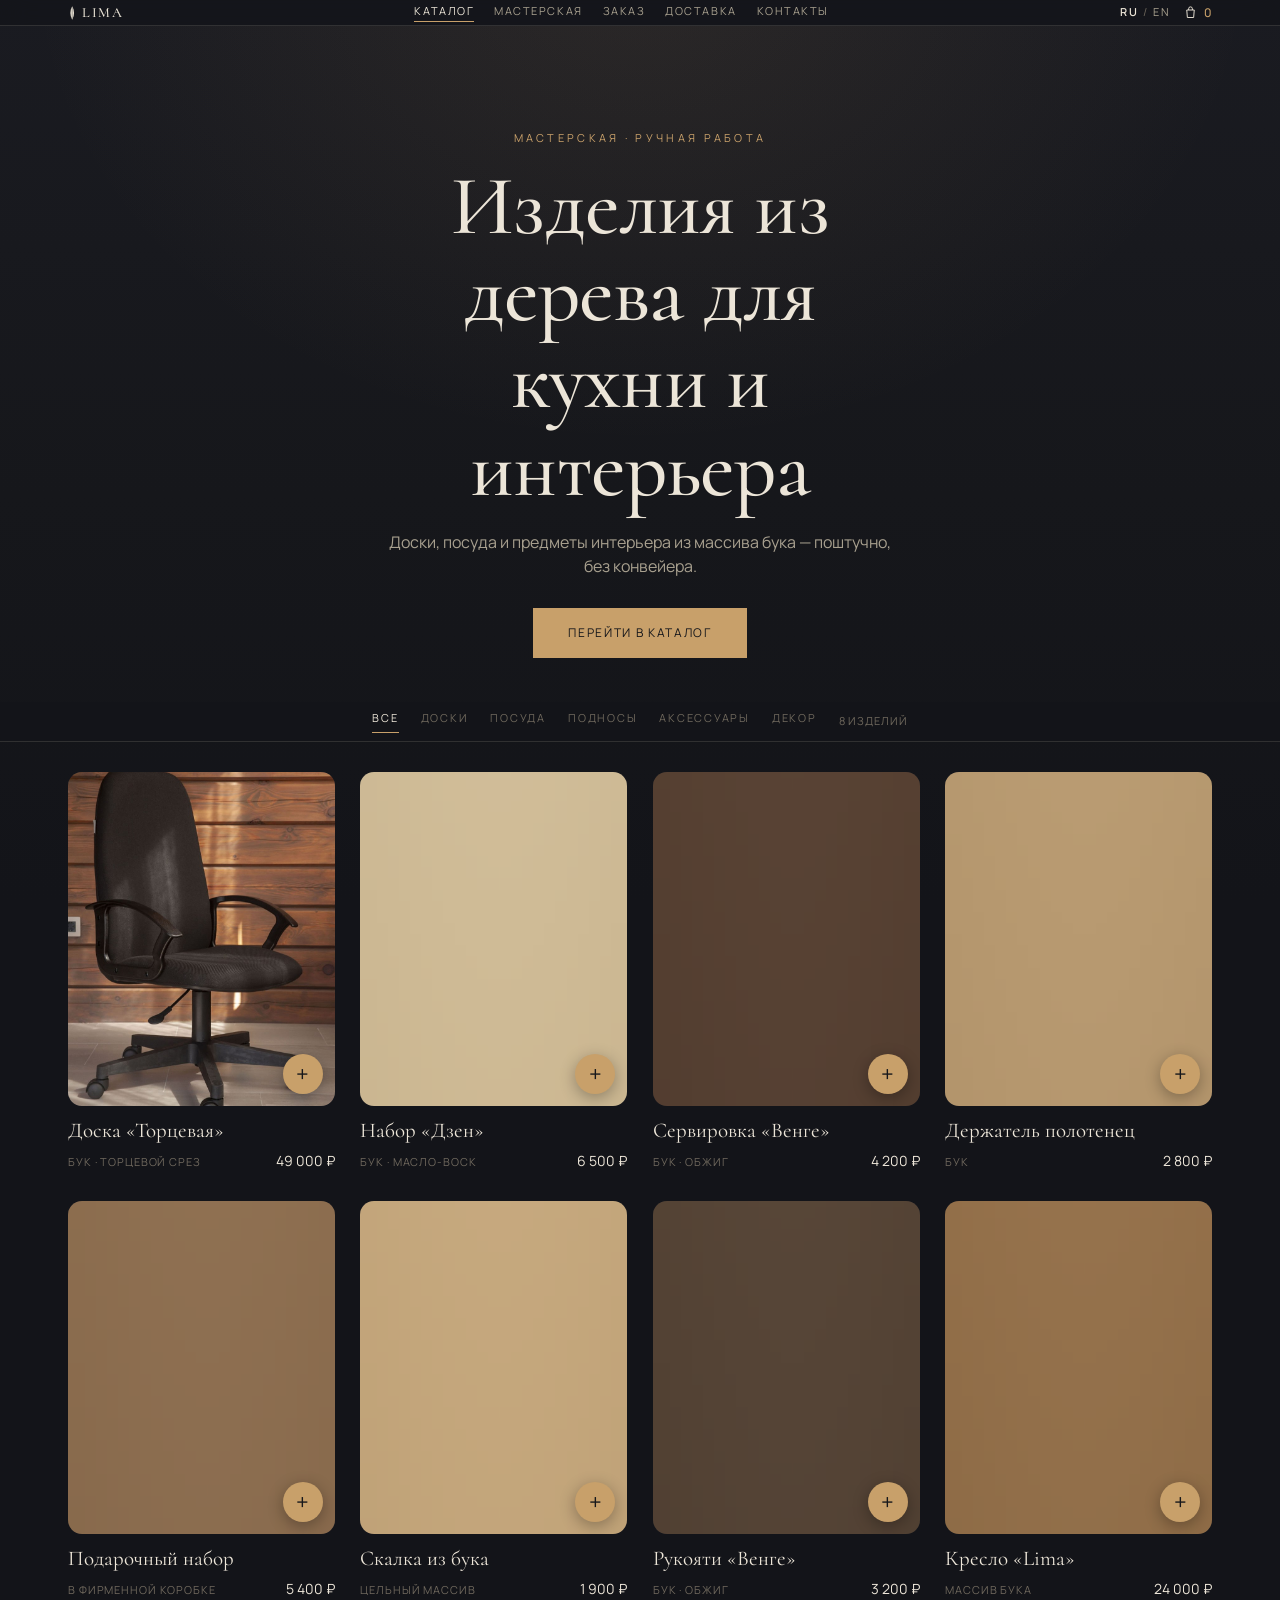
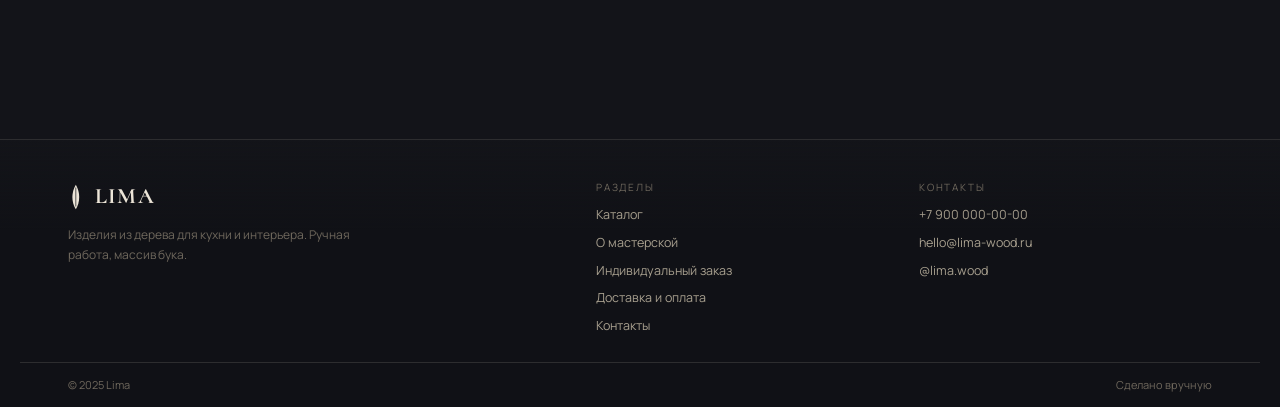
==== commit 08900272: "deploy LIMA store code (2026-06-22 11:52)" ====
--- a/index.html
+++ b/index.html
@@ -16,14 +16,14 @@
     --line:rgba(236,229,216,.13); --line-strong:rgba(236,229,216,.28);
     --accent:#c8a06a; --accent-ink:#16171b;
     --serif:'Cormorant',Georgia,serif; --sans:'Manrope',system-ui,-apple-system,sans-serif;
-    --maxw:1240px; --pad:clamp(16px,4vw,48px);
+    --maxw:1240px; --pad:clamp(16px,4vw,48px); --hh:26px;
   }
   *{box-sizing:border-box;}
   html{ -webkit-text-size-adjust:100%; }
   body{
     margin:0; color:var(--ink); font-family:var(--sans); font-weight:400; line-height:1.5;
     background:#131419 linear-gradient(180deg,#1a1b21 0%,#16171b 55%,#131419 100%) fixed;
-    -webkit-font-smoothing:antialiased; overflow-x:hidden;
+    -webkit-font-smoothing:antialiased; overflow-x:clip;
   }
   img{max-width:100%;display:block;}
   h1,h2,h3{margin:0;font-weight:400;}
@@ -32,24 +32,24 @@
   .wrap{max-width:var(--maxw);margin:0 auto;padding-inline:var(--pad);}
 
   /* ---------- header ---------- */
-  .hdr{position:sticky;top:0;z-index:50;background:rgba(20,21,26,.78);backdrop-filter:blur(16px);-webkit-backdrop-filter:blur(16px);border-bottom:1px solid var(--line);}
-  .hdr-in{max-width:var(--maxw);margin:0 auto;padding:13px var(--pad);display:flex;align-items:center;gap:22px;}
-  .brand{display:flex;align-items:center;gap:9px;cursor:pointer;user-select:none;}
-  .brand svg{height:24px;width:auto;flex:none;}
-  .brand b{font-family:var(--serif);font-weight:500;font-size:23px;letter-spacing:.08em;}
-  .nav{display:flex;gap:26px;margin-left:auto;font-size:12px;letter-spacing:.16em;text-transform:uppercase;}
-  .nav span{cursor:pointer;color:var(--muted);padding-bottom:3px;border-bottom:1px solid transparent;transition:color .2s,border-color .2s;}
+  .hdr{position:sticky;top:0;z-index:50;background:rgba(20,21,26,.82);backdrop-filter:blur(14px);-webkit-backdrop-filter:blur(14px);border-bottom:1px solid var(--line);}
+  .hdr-in{max-width:var(--maxw);margin:0 auto;height:calc(var(--hh) - 1px);padding:0 var(--pad);display:flex;align-items:center;gap:18px;}
+  .brand{display:flex;align-items:center;gap:6px;cursor:pointer;user-select:none;}
+  .brand svg{height:14px;width:auto;flex:none;}
+  .brand b{font-family:var(--serif);font-weight:500;font-size:14px;line-height:1;letter-spacing:.1em;}
+  .nav{display:flex;gap:20px;margin-left:auto;font-size:11px;letter-spacing:.14em;text-transform:uppercase;}
+  .nav span{cursor:pointer;color:var(--muted);padding-bottom:2px;border-bottom:1px solid transparent;transition:color .2s,border-color .2s;}
   .nav span:hover{color:var(--ink);}
   .nav span.on{color:var(--ink);border-color:var(--accent);}
-  .actions{display:flex;align-items:center;gap:18px;margin-left:auto;}
-  .lang{display:inline-flex;align-items:center;gap:6px;font-size:12px;letter-spacing:.14em;}
+  .actions{display:flex;align-items:center;gap:13px;margin-left:auto;}
+  .lang{display:inline-flex;align-items:center;gap:5px;font-size:11px;letter-spacing:.12em;}
   .lang span{cursor:pointer;color:var(--muted);}
   .lang span.on{color:var(--ink);font-weight:600;}
   .lang i{color:var(--faint);font-style:normal;}
-  .cart-link{display:inline-flex;align-items:center;gap:7px;cursor:pointer;color:var(--ink);font-size:13px;}
-  .cart-link svg{height:19px;width:19px;flex:none;stroke:currentColor;fill:none;stroke-width:1.4;}
+  .cart-link{display:inline-flex;align-items:center;gap:6px;cursor:pointer;color:var(--ink);font-size:12px;}
+  .cart-link svg{height:15px;width:15px;flex:none;stroke:currentColor;fill:none;stroke-width:1.5;}
   .cart-link b{color:var(--accent);font-weight:500;}
-  .burger{display:none;flex-direction:column;gap:5px;width:24px;cursor:pointer;padding:4px 0;}
+  .burger{display:none;flex-direction:column;gap:4px;width:20px;cursor:pointer;padding:3px 0;}
   .burger i{height:1.5px;background:var(--ink);display:block;}
   .nav.in-actions{margin-left:0;}
 
@@ -73,7 +73,7 @@
   .hero .cta{position:relative;margin-top:30px;}
 
   /* ---------- category chips ---------- */
-  .catbar{display:flex;gap:22px;overflow-x:auto;padding:6px var(--pad) 4px;scrollbar-width:none;border-bottom:1px solid var(--line);}
+  .catbar{position:sticky;top:var(--hh);z-index:40;display:flex;gap:22px;overflow-x:auto;padding:8px var(--pad);scrollbar-width:none;border-bottom:1px solid var(--line);background:rgba(20,21,26,.92);backdrop-filter:blur(14px);-webkit-backdrop-filter:blur(14px);}
   .catbar::-webkit-scrollbar{display:none;}
   .catbar .in{max-width:var(--maxw);margin:0 auto;display:flex;gap:22px;}
   .chip{cursor:pointer;font-size:11px;letter-spacing:.16em;text-transform:uppercase;white-space:nowrap;flex:none;color:var(--faint);padding-bottom:6px;border-bottom:1px solid transparent;transition:color .2s,border-color .2s;}
@@ -237,6 +237,8 @@
 "use strict";
 (function () {
   var W = window, D = document;
+  // hidden admin entry: /lima/#admin -> admin panel
+  if (W.location.hash === "#admin") { W.location.replace("admin.html"); return; }
 
   /* ===================== DATA ===================== */
   var I18N = {
@@ -546,6 +548,11 @@
   });
 
   render();
+  // load the published catalog (edited via admin.html); the inlined PRODUCTS above is the offline fallback
+  fetch("products.json?cb=" + Date.now())
+    .then(function (r) { return r.ok ? r.json() : null; })
+    .then(function (d) { if (Array.isArray(d) && d.length) { PRODUCTS = d; render(); } })
+    .catch(function () {});
 })();
 </script>
 </body>
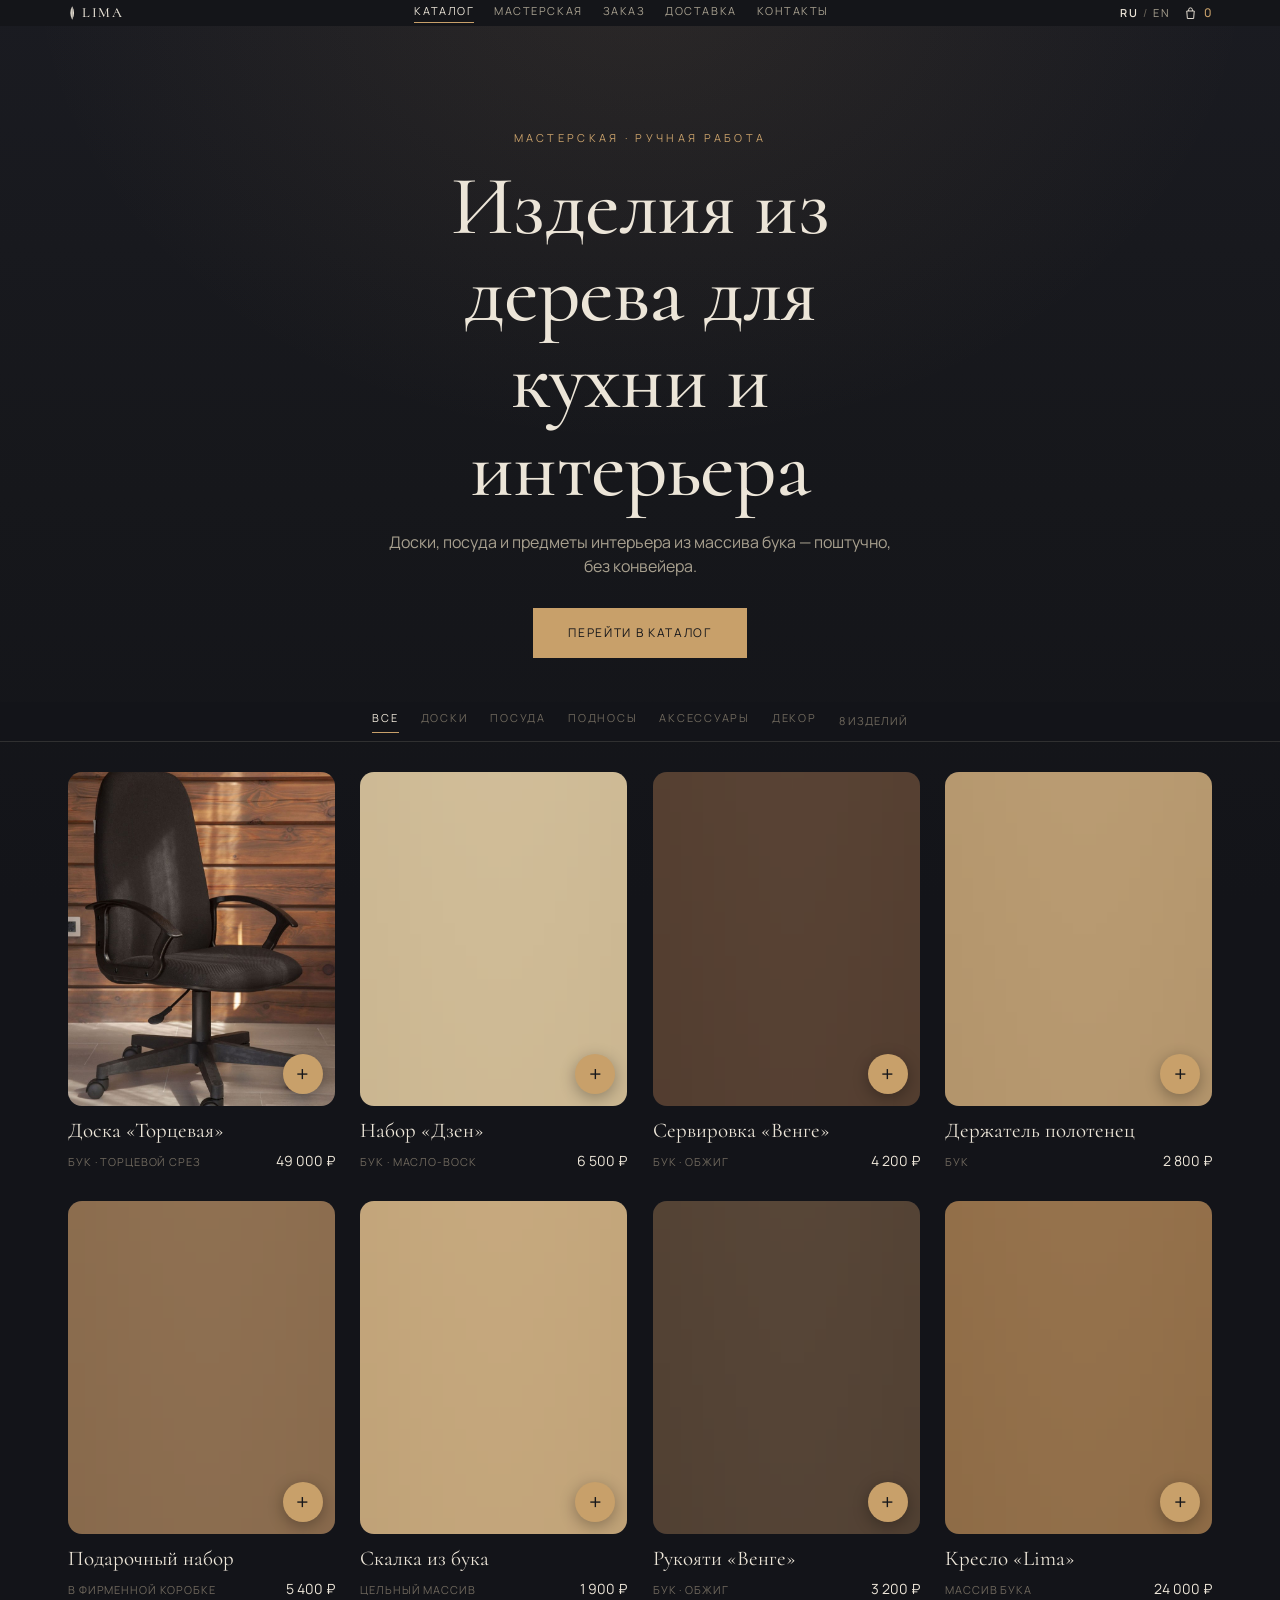
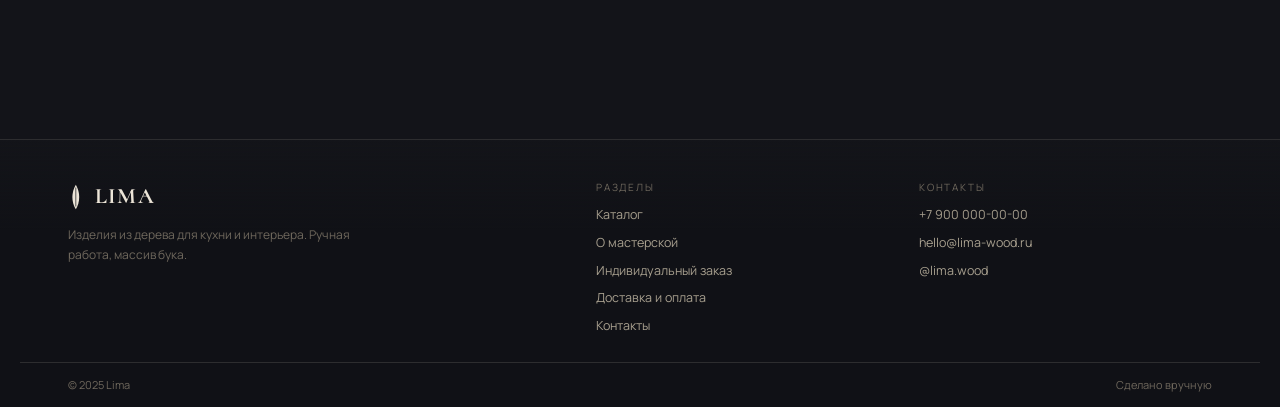
==== commit f9b5b1d9: "deploy LIMA store code (2026-06-22 12:30)" ====
--- a/index.html
+++ b/index.html
@@ -32,8 +32,8 @@
   .wrap{max-width:var(--maxw);margin:0 auto;padding-inline:var(--pad);}
 
   /* ---------- header ---------- */
-  .hdr{position:sticky;top:0;z-index:50;background:rgba(20,21,26,.82);backdrop-filter:blur(14px);-webkit-backdrop-filter:blur(14px);border-bottom:1px solid var(--line);}
-  .hdr-in{max-width:var(--maxw);margin:0 auto;height:calc(var(--hh) - 1px);padding:0 var(--pad);display:flex;align-items:center;gap:18px;}
+  .hdr{position:sticky;top:0;z-index:50;background:rgba(20,21,26,.92);backdrop-filter:blur(14px);-webkit-backdrop-filter:blur(14px);}
+  .hdr-in{max-width:var(--maxw);margin:0 auto;height:var(--hh);padding:0 var(--pad);display:flex;align-items:center;gap:18px;}
   .brand{display:flex;align-items:center;gap:6px;cursor:pointer;user-select:none;}
   .brand svg{height:14px;width:auto;flex:none;}
   .brand b{font-family:var(--serif);font-weight:500;font-size:14px;line-height:1;letter-spacing:.1em;}
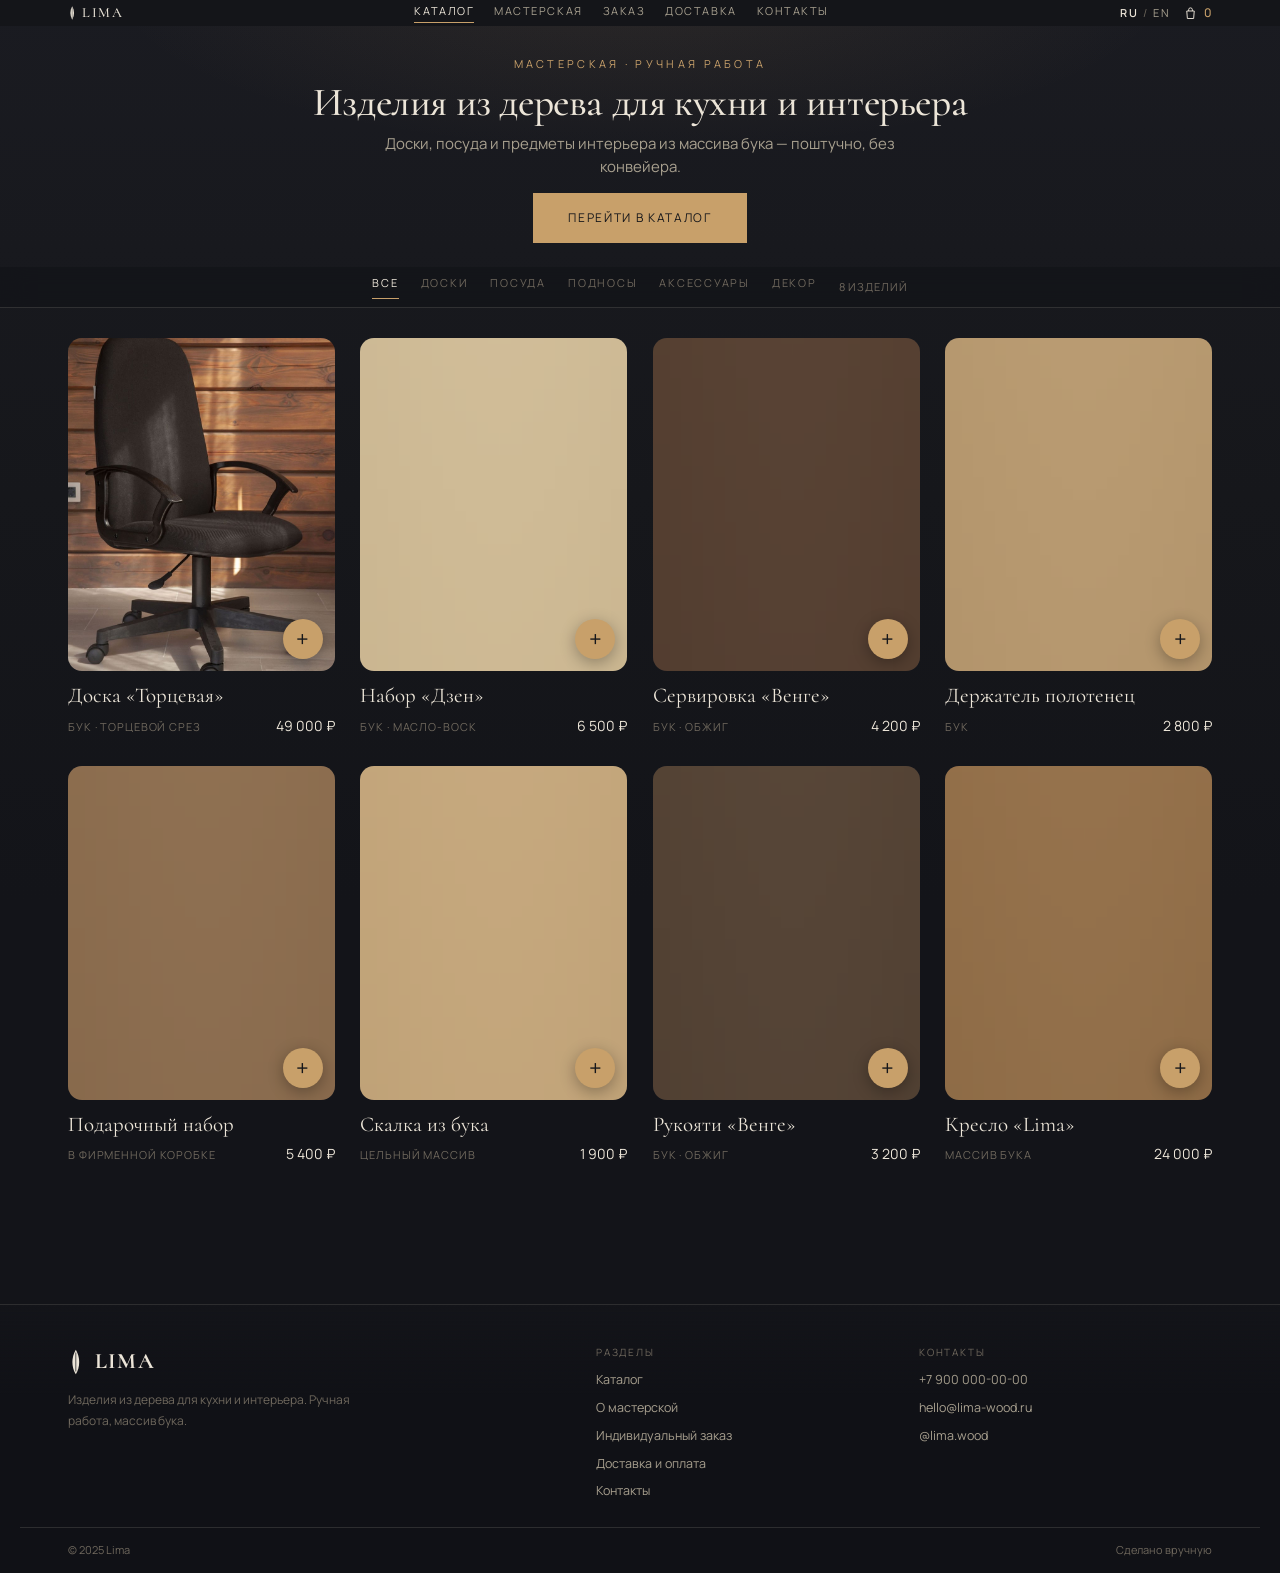
==== commit 069ae8ca: "deploy LIMA store code (2026-06-22 12:44)" ====
--- a/index.html
+++ b/index.html
@@ -65,12 +65,12 @@
   .menu .m-foot{margin-top:auto;font-size:12px;color:var(--faint);line-height:2;}
 
   /* ---------- hero ---------- */
-  .hero{text-align:center;padding:clamp(46px,9vw,104px) var(--pad) clamp(26px,4vw,44px);position:relative;}
-  .hero::before{content:"";position:absolute;inset:0;background:radial-gradient(80% 120% at 50% -10%,rgba(200,160,106,.10),transparent 60%);pointer-events:none;}
+  .hero{text-align:center;padding:clamp(16px,3vw,30px) var(--pad) clamp(14px,2.4vw,24px);position:relative;}
+  .hero::before{content:"";position:absolute;inset:0;background:radial-gradient(70% 120% at 50% -20%,rgba(200,160,106,.10),transparent 60%);pointer-events:none;}
   .hero .eyebrow{position:relative;font-size:11px;letter-spacing:.3em;text-transform:uppercase;color:var(--accent);}
-  .hero h1{position:relative;font-family:var(--serif);font-weight:500;font-size:clamp(38px,8vw,84px);line-height:1.04;letter-spacing:-.01em;margin:16px auto 0;max-width:14ch;}
-  .hero p{position:relative;color:var(--muted);max-width:520px;margin:18px auto 0;font-size:clamp(14px,2.4vw,16px);}
-  .hero .cta{position:relative;margin-top:30px;}
+  .hero h1{position:relative;font-family:var(--serif);font-weight:500;font-size:clamp(24px,3.6vw,40px);line-height:1.12;letter-spacing:-.01em;margin:7px auto 0;max-width:none;}
+  .hero p{position:relative;color:var(--muted);max-width:520px;margin:9px auto 0;font-size:clamp(13px,2.2vw,15px);}
+  .hero .cta{position:relative;margin-top:15px;}
 
   /* ---------- category chips ---------- */
   .catbar{position:sticky;top:var(--hh);z-index:40;display:flex;gap:22px;overflow-x:auto;padding:8px var(--pad);scrollbar-width:none;border-bottom:1px solid var(--line);background:rgba(20,21,26,.92);backdrop-filter:blur(14px);-webkit-backdrop-filter:blur(14px);}
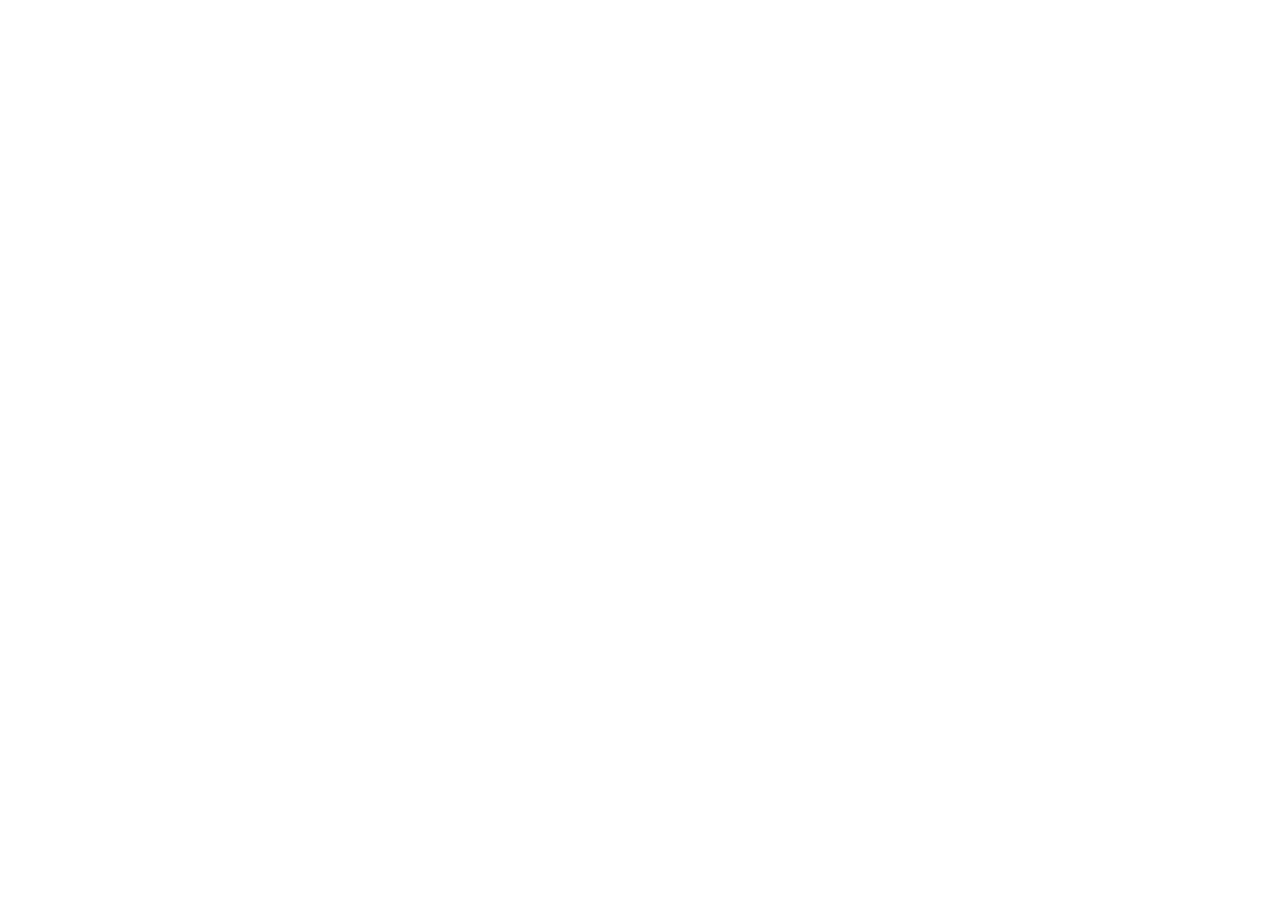
==== commit 1e1eadc7: "deploy LIMA React (2026-06-22 22:41 UTC)" ====
--- a/index.html
+++ b/index.html
@@ -1,559 +1,18 @@
 <!DOCTYPE html>
 <html lang="ru">
-<head>
-<meta charset="utf-8">
-<meta name="viewport" content="width=device-width, initial-scale=1">
-<title>LIMA — изделия из дерева</title>
-<meta name="description" content="Lima — небольшая столярная мастерская. Доски, посуда и предметы интерьера из массива бука, ручная работа.">
-<meta name="theme-color" content="#16171b">
-<link rel="preconnect" href="https://fonts.googleapis.com">
-<link rel="preconnect" href="https://fonts.gstatic.com" crossorigin>
-<link href="https://fonts.googleapis.com/css2?family=Cormorant:wght@400;500;600&family=Manrope:wght@300;400;500;600&display=swap" rel="stylesheet">
-<style>
-  :root{
-    --bg:#16171b; --panel:#1f2027; --panel-soft:#191a20;
-    --ink:#ece5d8; --muted:#a8a08f; --faint:#6f685d;
-    --line:rgba(236,229,216,.13); --line-strong:rgba(236,229,216,.28);
-    --accent:#c8a06a; --accent-ink:#16171b;
-    --serif:'Cormorant',Georgia,serif; --sans:'Manrope',system-ui,-apple-system,sans-serif;
-    --maxw:1240px; --pad:clamp(16px,4vw,48px); --hh:26px;
-  }
-  *{box-sizing:border-box;}
-  html{ -webkit-text-size-adjust:100%; }
-  body{
-    margin:0; color:var(--ink); font-family:var(--sans); font-weight:400; line-height:1.5;
-    background:#131419 linear-gradient(180deg,#1a1b21 0%,#16171b 55%,#131419 100%) fixed;
-    -webkit-font-smoothing:antialiased; overflow-x:clip;
-  }
-  img{max-width:100%;display:block;}
-  h1,h2,h3{margin:0;font-weight:400;}
-  p{margin:0;}
-  ::selection{background:var(--accent);color:var(--accent-ink);}
-  .wrap{max-width:var(--maxw);margin:0 auto;padding-inline:var(--pad);}
-
-  /* ---------- header ---------- */
-  .hdr{position:sticky;top:0;z-index:50;background:rgba(20,21,26,.92);backdrop-filter:blur(14px);-webkit-backdrop-filter:blur(14px);}
-  .hdr-in{max-width:var(--maxw);margin:0 auto;height:var(--hh);padding:0 var(--pad);display:flex;align-items:center;gap:18px;}
-  .brand{display:flex;align-items:center;gap:6px;cursor:pointer;user-select:none;}
-  .brand svg{height:14px;width:auto;flex:none;}
-  .brand b{font-family:var(--serif);font-weight:500;font-size:14px;line-height:1;letter-spacing:.1em;}
-  .nav{display:flex;gap:20px;margin-left:auto;font-size:11px;letter-spacing:.14em;text-transform:uppercase;}
-  .nav span{cursor:pointer;color:var(--muted);padding-bottom:2px;border-bottom:1px solid transparent;transition:color .2s,border-color .2s;}
-  .nav span:hover{color:var(--ink);}
-  .nav span.on{color:var(--ink);border-color:var(--accent);}
-  .actions{display:flex;align-items:center;gap:13px;margin-left:auto;}
-  .lang{display:inline-flex;align-items:center;gap:5px;font-size:11px;letter-spacing:.12em;}
-  .lang span{cursor:pointer;color:var(--muted);}
-  .lang span.on{color:var(--ink);font-weight:600;}
-  .lang i{color:var(--faint);font-style:normal;}
-  .cart-link{display:inline-flex;align-items:center;gap:6px;cursor:pointer;color:var(--ink);font-size:12px;}
-  .cart-link svg{height:15px;width:15px;flex:none;stroke:currentColor;fill:none;stroke-width:1.5;}
-  .cart-link b{color:var(--accent);font-weight:500;}
-  .burger{display:none;flex-direction:column;gap:4px;width:20px;cursor:pointer;padding:3px 0;}
-  .burger i{height:1.5px;background:var(--ink);display:block;}
-  .nav.in-actions{margin-left:0;}
-
-  /* ---------- mobile menu ---------- */
-  .menu{position:fixed;inset:0;z-index:90;background:rgba(20,21,26,.97);backdrop-filter:blur(20px);-webkit-backdrop-filter:blur(20px);display:flex;flex-direction:column;padding:24px var(--pad);}
-  .menu-top{display:flex;align-items:center;justify-content:space-between;}
-  .menu-top b{font-family:var(--serif);font-size:26px;letter-spacing:.07em;}
-  .menu-close{font-size:30px;line-height:1;cursor:pointer;color:var(--ink);}
-  .menu nav{display:flex;flex-direction:column;gap:4px;margin-top:42px;}
-  .menu nav span{font-family:var(--serif);font-size:32px;cursor:pointer;padding:6px 0;color:var(--ink);}
-  .menu nav span.on{color:var(--accent);}
-  .menu .m-lang{display:flex;gap:14px;margin-top:28px;font-size:13px;letter-spacing:.06em;text-transform:uppercase;}
-  .menu .m-foot{margin-top:auto;font-size:12px;color:var(--faint);line-height:2;}
-
-  /* ---------- hero ---------- */
-  .hero{text-align:center;padding:clamp(16px,3vw,30px) var(--pad) clamp(14px,2.4vw,24px);position:relative;}
-  .hero::before{content:"";position:absolute;inset:0;background:radial-gradient(70% 120% at 50% -20%,rgba(200,160,106,.10),transparent 60%);pointer-events:none;}
-  .hero .eyebrow{position:relative;font-size:11px;letter-spacing:.3em;text-transform:uppercase;color:var(--accent);}
-  .hero h1{position:relative;font-family:var(--serif);font-weight:500;font-size:clamp(24px,3.6vw,40px);line-height:1.12;letter-spacing:-.01em;margin:7px auto 0;max-width:none;}
-  .hero p{position:relative;color:var(--muted);max-width:520px;margin:9px auto 0;font-size:clamp(13px,2.2vw,15px);}
-  .hero .cta{position:relative;margin-top:15px;}
-
-  /* ---------- category chips ---------- */
-  .catbar{position:sticky;top:var(--hh);z-index:40;display:flex;gap:22px;overflow-x:auto;padding:8px var(--pad);scrollbar-width:none;border-bottom:1px solid var(--line);background:rgba(20,21,26,.92);backdrop-filter:blur(14px);-webkit-backdrop-filter:blur(14px);}
-  .catbar::-webkit-scrollbar{display:none;}
-  .catbar .in{max-width:var(--maxw);margin:0 auto;display:flex;gap:22px;}
-  .chip{cursor:pointer;font-size:11px;letter-spacing:.16em;text-transform:uppercase;white-space:nowrap;flex:none;color:var(--faint);padding-bottom:6px;border-bottom:1px solid transparent;transition:color .2s,border-color .2s;}
-  .chip:hover{color:var(--muted);}
-  .chip.on{color:var(--ink);border-color:var(--accent);}
-  .count{margin-left:auto;flex:none;align-self:center;font-size:11px;color:var(--faint);letter-spacing:.08em;text-transform:uppercase;white-space:nowrap;}
-
-  /* ---------- buttons ---------- */
-  .btn{display:inline-block;padding:15px 34px;font-size:12px;letter-spacing:.14em;text-transform:uppercase;cursor:pointer;border:1px solid transparent;transition:opacity .2s,background .2s,color .2s;text-align:center;}
-  .btn:hover{opacity:.9;}
-  .btn.accent{background:var(--accent);color:var(--accent-ink);}
-  .btn.ghost{border-color:var(--line-strong);color:var(--ink);}
-  .btn.ghost:hover{border-color:var(--ink);opacity:1;}
-
-  /* ---------- catalog ---------- */
-  .section{padding-top:30px;padding-bottom:90px;}
-  .grid{display:grid;gap:clamp(18px,2.4vw,30px) clamp(14px,2vw,28px);grid-template-columns:repeat(2,1fr);}
-  @media(min-width:640px){.grid{grid-template-columns:repeat(3,1fr);}}
-  @media(min-width:980px){.grid{grid-template-columns:repeat(4,1fr);}}
-  .card{cursor:pointer;}
-  .card .media{position:relative;aspect-ratio:4/5;background:var(--panel);border-radius:14px;overflow:hidden;}
-  .card .media .img{position:absolute;inset:0;background-size:cover;background-position:center;transition:transform 1s cubic-bezier(.2,.7,.3,1);}
-  .card:hover .media .img{transform:scale(1.045);}
-  .card .add{position:absolute;bottom:12px;right:12px;width:40px;height:40px;border-radius:50%;background:var(--accent);color:var(--accent-ink);display:flex;align-items:center;justify-content:center;font-size:22px;line-height:1;box-shadow:0 4px 16px rgba(0,0,0,.3);transition:transform .2s;}
-  .card .add:hover{transform:scale(1.1);}
-  .card h3{font-family:var(--serif);font-size:clamp(17px,2.3vw,21px);line-height:1.18;margin-top:13px;}
-  .card .meta{display:flex;justify-content:space-between;align-items:baseline;gap:10px;margin-top:6px;}
-  .card .meta .m{font-size:11px;letter-spacing:.08em;text-transform:uppercase;color:var(--faint);min-width:0;overflow:hidden;text-overflow:ellipsis;white-space:nowrap;}
-  .card .meta .p{font-size:14px;white-space:nowrap;flex:none;}
-
-  /* ---------- product detail ---------- */
-  .back{display:inline-flex;gap:8px;font-size:11px;letter-spacing:.18em;text-transform:uppercase;color:var(--muted);cursor:pointer;margin-bottom:30px;}
-  .pd{display:grid;grid-template-columns:1fr;gap:clamp(26px,5vw,56px);align-items:start;}
-  .pd>div{min-width:0;}
-  @media(min-width:860px){.pd{grid-template-columns:1.05fr 1fr;}}
-  .pd .media{position:relative;aspect-ratio:4/5;background:var(--panel);border-radius:18px;overflow:hidden;}
-  .pd .media .img{position:absolute;inset:0;background-size:cover;background-position:center;}
-  .pd .cat{font-size:11px;letter-spacing:.26em;text-transform:uppercase;color:var(--accent);margin-bottom:16px;}
-  .pd h1{font-family:var(--serif);font-size:clamp(34px,5.4vw,58px);line-height:1.03;letter-spacing:-.01em;}
-  .pd .price{font-family:var(--serif);font-size:30px;margin-top:20px;}
-  .pd .desc{color:var(--muted);line-height:1.75;margin-top:22px;max-width:460px;font-size:15px;}
-  .pd .specs{display:flex;flex-direction:column;gap:13px;margin:30px 0 0;padding:24px 0;border-top:1px solid var(--line);border-bottom:1px solid var(--line);}
-  .pd .specs div{display:flex;justify-content:space-between;font-size:13px;gap:14px;}
-  .pd .specs .k{color:var(--faint);}
-  .pd .actions{display:flex;gap:12px;margin-top:28px;flex-wrap:wrap;}
-  .related{margin-top:80px;border-top:1px solid var(--line);padding-top:36px;}
-  .related h2{font-family:var(--serif);font-size:28px;margin-bottom:28px;}
-  .rgrid{display:grid;grid-template-columns:repeat(2,1fr);gap:clamp(16px,2vw,24px);}
-  @media(min-width:720px){.rgrid{grid-template-columns:repeat(4,1fr);}}
-  .rgrid .media{position:relative;aspect-ratio:4/5;background:var(--panel);border-radius:12px;overflow:hidden;cursor:pointer;}
-  .rgrid .media .img{position:absolute;inset:0;background-size:cover;background-position:center;}
-  .rgrid .rt{display:flex;justify-content:space-between;align-items:baseline;gap:10px;margin-top:12px;}
-  .rgrid .rt span:first-child{font-family:var(--serif);font-size:18px;}
-  .rgrid .rt span:last-child{font-size:13px;white-space:nowrap;}
-
-  /* ---------- generic page ---------- */
-  .page .eyebrow{font-size:11px;letter-spacing:.28em;text-transform:uppercase;color:var(--accent);margin-bottom:20px;}
-  .page h1{font-family:var(--serif);font-size:clamp(34px,6.4vw,72px);line-height:1.02;letter-spacing:-.015em;}
-  .page .lead{color:var(--muted);line-height:1.75;margin-top:26px;max-width:760px;font-size:clamp(15px,2.2vw,17px);}
-  .cols2{display:grid;grid-template-columns:1fr;gap:clamp(28px,5vw,56px);align-items:center;margin-top:clamp(40px,6vw,72px);}
-  @media(min-width:860px){.cols2{grid-template-columns:1fr 1fr;}}
-  .cols2 .ph{aspect-ratio:4/3;border-radius:18px;overflow:hidden;background:var(--panel);}
-  .cols2 .ph img{width:100%;height:100%;object-fit:cover;}
-  .cols2 h2{font-family:var(--serif);font-size:30px;margin-bottom:16px;}
-  .cols2 p{color:var(--muted);line-height:1.8;font-size:15px;}
-  .values{display:grid;grid-template-columns:1fr;gap:1px;background:var(--line);border:1px solid var(--line);margin-top:clamp(40px,6vw,72px);}
-  @media(min-width:680px){.values{grid-template-columns:repeat(3,1fr);}}
-  .values .v{background:var(--bg);padding:34px 28px;}
-  .values .v .n{font-family:var(--serif);font-size:44px;color:var(--accent);}
-  .values .v h3{font-size:16px;margin-top:10px;}
-  .values .v p{font-size:13.5px;line-height:1.7;color:var(--muted);margin-top:9px;}
-  .center{text-align:center;margin-top:clamp(48px,7vw,80px);}
-
-  /* ---------- delivery / contacts ---------- */
-  .twolist{display:grid;grid-template-columns:1fr;gap:clamp(32px,5vw,56px);margin-top:30px;}
-  @media(min-width:780px){.twolist{grid-template-columns:1fr 1fr;}}
-  .twolist h2{font-family:var(--serif);font-size:28px;margin-bottom:18px;}
-  .twolist .list{border-top:1px solid var(--line);}
-  .twolist .row{padding:18px 0;border-bottom:1px solid var(--line);}
-  .twolist .row .t{display:flex;justify-content:space-between;gap:16px;}
-  .twolist .row .t span:first-child{font-size:15px;}
-  .twolist .row .t span:last-child{font-size:13px;color:var(--muted);}
-  .twolist .row .t .free{color:var(--accent);}
-  .twolist .row p{font-size:13px;color:var(--muted);margin-top:8px;line-height:1.6;}
-  .note{margin-top:26px;padding:20px 22px;border-radius:14px;background:var(--panel-soft);font-size:13px;line-height:1.7;color:var(--muted);}
-  .ccards{display:grid;grid-template-columns:1fr;gap:1px;background:var(--line);border:1px solid var(--line);margin-bottom:44px;}
-  @media(min-width:680px){.ccards{grid-template-columns:repeat(3,1fr);}}
-  .ccards .c{background:var(--bg);padding:32px 28px;}
-  .ccards .c .lbl{font-size:11px;letter-spacing:.12em;text-transform:uppercase;color:var(--faint);margin-bottom:11px;}
-  .ccards .c .big{font-family:var(--serif);font-size:23px;}
-  .ccards .c p{font-size:13px;color:var(--muted);margin-top:9px;}
-
-  /* ---------- cart ---------- */
-  .cart-row{display:grid;grid-template-columns:64px 1fr auto;gap:16px;align-items:center;padding:20px 0;border-bottom:1px solid var(--line);}
-  .cart-row .th{aspect-ratio:1;border-radius:10px;overflow:hidden;background:var(--panel);position:relative;}
-  .cart-row .th .img{position:absolute;inset:0;background-size:cover;background-position:center;}
-  .cart-row .nm{font-family:var(--serif);font-size:20px;}
-  .cart-row .mt{font-size:11px;letter-spacing:.08em;text-transform:uppercase;color:var(--faint);margin-top:4px;}
-  .cart-row .ctl{display:flex;align-items:center;gap:14px;margin-top:11px;flex-wrap:wrap;}
-  .qty{display:inline-flex;align-items:center;border:1px solid var(--line-strong);border-radius:999px;}
-  .qty span{width:30px;height:30px;display:flex;align-items:center;justify-content:center;cursor:pointer;font-size:18px;color:var(--muted);}
-  .qty b{min-width:24px;text-align:center;font-size:13px;font-weight:400;}
-  .cart-row .rm{font-size:11px;letter-spacing:.08em;text-transform:uppercase;color:var(--faint);cursor:pointer;}
-  .cart-row .lt{text-align:right;font-size:15px;white-space:nowrap;}
-  .summary{width:100%;max-width:360px;margin-top:32px;}
-  @media(min-width:780px){.summary{margin-left:auto;}}
-  .summary .ln{display:flex;justify-content:space-between;font-size:13px;color:var(--muted);padding:8px 0;}
-  .summary .ln.bd{border-bottom:1px solid var(--line);}
-  .summary .tot{display:flex;justify-content:space-between;align-items:baseline;padding:16px 0;}
-  .summary .tot span{font-family:var(--serif);}
-  .summary .tot .a{font-size:24px;} .summary .tot .b{font-size:28px;}
-  .empty,.done{padding:72px 0;text-align:center;border-top:1px solid var(--line);}
-  .empty p,.done p{color:var(--muted);}
-  .done .tt{font-family:var(--serif);font-size:36px;}
-
-  /* ---------- form ---------- */
-  .form{display:grid;grid-template-columns:1fr;gap:18px;margin-top:clamp(36px,5vw,54px);}
-  @media(min-width:640px){.form{grid-template-columns:1fr 1fr;}}
-  .form label{display:flex;flex-direction:column;gap:9px;}
-  .form label.full{grid-column:1/-1;}
-  .form .fl{font-size:11px;letter-spacing:.12em;text-transform:uppercase;color:var(--faint);}
-  .form input,.form textarea{background:#1c1d24;border:1px solid var(--line-strong);color:var(--ink);padding:14px 16px;font-size:14px;border-radius:8px;outline:none;width:100%;font-family:inherit;}
-  .form input:focus,.form textarea:focus{border-color:var(--accent);}
-  .form textarea{resize:vertical;line-height:1.6;}
-  .form .sub{grid-column:1/-1;display:flex;align-items:center;gap:18px;flex-wrap:wrap;margin-top:6px;}
-  .form .sub .hint{font-size:12px;color:var(--faint);}
-  .sent{margin-top:clamp(36px,5vw,54px);padding:56px 36px;border:1px solid var(--line);border-radius:18px;text-align:center;background:var(--panel-soft);}
-  .sent .tt{font-family:var(--serif);font-size:34px;}
-  .sent p{color:var(--muted);margin-top:14px;line-height:1.7;max-width:420px;margin-inline:auto;}
-
-  /* ---------- footer ---------- */
-  .ftr{border-top:1px solid var(--line);margin-top:50px;background:linear-gradient(180deg,transparent,#101116 90px);}
-  .ftr-in{display:grid;grid-template-columns:1fr;gap:30px;padding:40px var(--pad) 0;max-width:var(--maxw);margin:0 auto;}
-  @media(min-width:720px){.ftr-in{grid-template-columns:1.7fr 1fr 1fr;}}
-  .ftr .b{display:flex;align-items:center;gap:11px;margin-bottom:12px;}
-  .ftr .b svg{height:26px;} .ftr .b b{font-family:var(--serif);font-size:22px;letter-spacing:.06em;}
-  .ftr .desc{font-size:12px;line-height:1.7;color:var(--faint);max-width:300px;}
-  .ftr .col{display:flex;flex-direction:column;gap:9px;}
-  .ftr .col .h{font-size:10px;letter-spacing:.18em;text-transform:uppercase;color:var(--faint);margin-bottom:2px;}
-  .ftr .col span{font-size:12.5px;color:var(--muted);}
-  .ftr .col span.lnk{cursor:pointer;}
-  .ftr .col span.lnk:hover{color:var(--ink);}
-  .ftr-bottom{max-width:var(--maxw);margin:26px auto 0;padding:14px var(--pad);border-top:1px solid var(--line);display:flex;justify-content:space-between;flex-wrap:wrap;gap:10px;font-size:11px;color:var(--faint);}
-
-  /* ---------- responsive header ---------- */
-  @media(max-width:860px){
-    .nav{display:none;}
-    .lang{display:none;}
-    .burger{display:flex;}
-  }
-  @media(max-width:520px){
-    .pd .actions{flex-direction:column;align-items:stretch;}
-    .pd .actions .btn{width:100%;}
-  }
-</style>
-</head>
-<body>
-<div id="app"></div>
-
-<script>
-"use strict";
-(function () {
-  var W = window, D = document;
-  // hidden admin entry: /lima/#admin -> admin panel
-  if (W.location.hash === "#admin") { W.location.replace("admin.html"); return; }
-
-  /* ===================== DATA ===================== */
-  var I18N = {
-    "ru": {
-      "cart":"Корзина","heroEyebrow":"Мастерская · ручная работа","heroSub":"Изделия из дерева для кухни и интерьера","heroLead":"Доски, посуда и предметы интерьера из массива бука — поштучно, без конвейера.",
-      "toCartTitle":"В корзину","back":"← В каталог","addToCart":"Добавить в корзину","wantCustom":"Хочу на заказ","more":"Ещё из каталога",
-      "cartTitle":"Корзина","cartEmptyText":"Корзина пока пуста.","toCatalog":"Перейти в каталог","toCatalogShort":"В каталог",
-      "remove":"Удалить","goods":"Товары","delivery":"Доставка","deliveryCalc":"рассчитывается при заказе","total":"Итого","checkout":"Оформить заказ",
-      "thanksTitle":"Спасибо за заказ!","thanksText":"Мы свяжемся с вами в течение дня, чтобы подтвердить детали и рассчитать доставку.","backCatalog":"Вернуться в каталог",
-      "aboutEyebrow":"О мастерской","aboutTitle":"Дерево, которое помнит руки мастера","aboutIntro":"Lima — небольшая столярная мастерская. С 2019 года мы делаем доски, посуду и предметы интерьера из массива бука — поштучно, без конвейера и спешки.",
-      "aboutSub2":"От доски до предмета","aboutSub2Text":"Древесину сушим естественно, иногда годами. Затем — ручная распиловка, шлифовка в несколько проходов и пропитка пищевым маслом-воском. Никакого лака и пластика: дерево остаётся тёплым на ощупь и со временем становится только красивее.",
-      "aboutV1t":"Только массив","aboutV1d":"Бук. Без шпона, ДСП и фанеры.","aboutV2t":"Ручная работа","aboutV2d":"Каждое изделие проходит через руки мастера и клеймится маркой Lima.","aboutV3t":"Пищевая отделка","aboutV3d":"Масло-воск, безопасный для контакта с едой.","aboutCta":"Заказать изделие на заказ",
-      "customEyebrow":"Индивидуальный заказ","customTitle":"Изделие по вашему эскизу","customIntro":"От доски с гравировкой до мебели из массива. Опишите идею — предложим породу дерева, форму, отделку и рассчитаем стоимость.",
-      "customSentTitle":"Заявка отправлена","customSentText":"Спасибо! Мастер свяжется с вами, чтобы обсудить детали будущего изделия.",
-      "fName":"Имя","phName":"Как к вам обращаться","fContact":"Телефон или почта","phContact":"Для связи","fType":"Тип изделия","phType":"Доска, посуда, мебель, декор…","fDesc":"Описание идеи","phDesc":"Размеры, порода дерева, гравировка, пожелания…","sendRequest":"Отправить заявку","orWrite":"Или напишите напрямую: hello@lima-wood.ru",
-      "delEyebrow":"Доставка и оплата","delTitle":"Как получить заказ","free":"бесплатно",
-      "del1":"Самовывоз из мастерской","del1d":"По предварительной договорённости, в удобное время.","del2":"Курьер по городу","del2p":"от 350 ₽","del2d":"В день заказа или на следующий, бережная упаковка.","del3":"Почта и СДЭК по России","del3p":"по тарифу","del3d":"Отправляем в защитной коробке, 3–10 дней в зависимости от региона.",
-      "payment":"Оплата","pay1":"Банковской картой","pay1d":"Онлайн или по ссылке после подтверждения заказа.","pay2":"Переводом по реквизитам","pay2d":"Для физлиц и компаний, по счёту.","pay3":"Наличными при самовывозе","pay3d":"В мастерской при получении.","payNote":"Индивидуальные заказы — предоплата 50%, остаток при готовности изделия.",
-      "conEyebrow":"Контакты","conTitle":"Напишите нам","phone":"Телефон","hours":"Пн–Сб, 10:00–19:00","emailW":"Почта","emailNote":"Отвечаем в течение дня","social":"Соцсети","socialNote":"Новые работы и процесс",
-      "conWsTitle":"Мастерская","conWsText":"Самовывоз и встречи — по адресу мастерской, по предварительной договорённости. Напишите или позвоните, и мы согласуем удобное время.","conWsCta":"Обсудить заказ",
-      "footerDesc":"Изделия из дерева для кухни и интерьера. Ручная работа, массив бука.","footerSections":"Разделы","footerContacts":"Контакты","handmade":"Сделано вручную",
-      "nav":[{"view":"home","s":"Каталог","l":"Каталог"},{"view":"about","s":"Мастерская","l":"О мастерской"},{"view":"custom","s":"Заказ","l":"Индивидуальный заказ"},{"view":"delivery","s":"Доставка","l":"Доставка и оплата"},{"view":"contacts","s":"Контакты","l":"Контакты"}],
-      "catMap":{"Все":"Все","Доски":"Доски","Посуда":"Посуда","Подносы":"Подносы","Аксессуары":"Аксессуары","Декор":"Декор"},"itemsWord":"изделий"
-    },
-    "en": {
-      "cart":"Cart","heroEyebrow":"Workshop · handmade","heroSub":"Wooden goods for kitchen & interior","heroLead":"Boards, tableware and interior objects from solid beech — one by one, no conveyor.",
-      "toCartTitle":"Add to cart","back":"← Back to catalog","addToCart":"Add to cart","wantCustom":"Custom order","more":"More from the catalog",
-      "cartTitle":"Cart","cartEmptyText":"Your cart is empty.","toCatalog":"Go to catalog","toCatalogShort":"To catalog",
-      "remove":"Remove","goods":"Items","delivery":"Delivery","deliveryCalc":"calculated at checkout","total":"Total","checkout":"Place order",
-      "thanksTitle":"Thank you for your order!","thanksText":"We will contact you during the day to confirm the details and calculate delivery.","backCatalog":"Back to catalog",
-      "aboutEyebrow":"About the workshop","aboutTitle":"Wood that remembers the maker’s hands","aboutIntro":"Lima is a small carpentry workshop. Since 2019 we have made boards, tableware and interior objects from solid beech — one by one, without a conveyor or haste.",
-      "aboutSub2":"From board to object","aboutSub2Text":"We dry the wood naturally, sometimes for years. Then comes hand-sawing, multi-pass sanding and food-safe oil-wax. No lacquer or plastic: the wood stays warm to the touch and only grows more beautiful over time.",
-      "aboutV1t":"Solid wood only","aboutV1d":"Beech. No veneer, MDF or plywood.","aboutV2t":"Handmade","aboutV2d":"Every piece passes through the maker’s hands and is branded with the Lima mark.","aboutV3t":"Food-safe finish","aboutV3d":"Oil-wax, safe for contact with food.","aboutCta":"Order a custom piece",
-      "customEyebrow":"Custom order","customTitle":"A piece by your design","customIntro":"From an engraved board to solid-wood furniture. Describe your idea — we will suggest the wood, shape and finish, and quote a price.",
-      "customSentTitle":"Request sent","customSentText":"Thank you! The maker will contact you to discuss the details of your future piece.",
-      "fName":"Name","phName":"How to address you","fContact":"Phone or email","phContact":"To reach you","fType":"Type of item","phType":"Board, tableware, furniture, decor…","fDesc":"Description of the idea","phDesc":"Dimensions, wood species, engraving, wishes…","sendRequest":"Send request","orWrite":"Or write directly: hello@lima-wood.ru",
-      "delEyebrow":"Delivery & payment","delTitle":"How to get your order","free":"free",
-      "del1":"Pickup from the workshop","del1d":"By appointment, at a convenient time.","del2":"City courier","del2p":"from 350 ₽","del2d":"Same or next day, careful packaging.","del3":"Post & CDEK across Russia","del3p":"by rate","del3d":"Shipped in a protective box, 3–10 days depending on the region.",
-      "payment":"Payment","pay1":"By bank card","pay1d":"Online or via a link after order confirmation.","pay2":"Bank transfer","pay2d":"For individuals and companies, by invoice.","pay3":"Cash on pickup","pay3d":"At the workshop upon receipt.","payNote":"Custom orders — 50% prepayment, the rest when the piece is ready.",
-      "conEyebrow":"Contacts","conTitle":"Write to us","phone":"Phone","hours":"Mon–Sat, 10:00–19:00","emailW":"Email","emailNote":"We reply within the day","social":"Social","socialNote":"New works & process",
-      "conWsTitle":"Workshop","conWsText":"Pickup and meetings — at the workshop address, by appointment. Write or call and we will arrange a convenient time.","conWsCta":"Discuss an order",
-      "footerDesc":"Wooden goods for kitchen and interior. Handmade, solid beech.","footerSections":"Sections","footerContacts":"Contacts","handmade":"Handmade",
-      "nav":[{"view":"home","s":"Catalog","l":"Catalog"},{"view":"about","s":"Workshop","l":"About the workshop"},{"view":"custom","s":"Custom","l":"Custom order"},{"view":"delivery","s":"Delivery","l":"Delivery & payment"},{"view":"contacts","s":"Contacts","l":"Contacts"}],
-      "catMap":{"Все":"All","Доски":"Boards","Посуда":"Tableware","Подносы":"Trays","Аксессуары":"Accessories","Декор":"Decor"},"itemsWord":"items"
-    }
-  };
-
-  var PRODUCTS = [
-    { id:0, price:4900, cat:"Доски", img:"catalog/boards/board-bread.png",
-      ru:{name:"Доска «Торцевая»",material:"Бук · торцевой срез",desc:"Торцевой набор плашек бережёт лезвие ножа и почти не показывает следов реза. С каждым годом службы доска становится только красивее.",specs:[{k:"Материал",v:"Массив бука"},{k:"Размер",v:"35 × 25 × 4 см"},{k:"Отделка",v:"Масло-воск"}]},
-      en:{name:"End-grain Board",material:"Beech · end grain",desc:"An end-grain block protects the knife edge and barely shows cut marks. The board only grows more beautiful with every year of use.",specs:[{k:"Material",v:"Solid beech"},{k:"Size",v:"35 × 25 × 4 cm"},{k:"Finish",v:"Oil-wax"}]} },
-    { id:1, price:6500, cat:"Посуда", img:"catalog/tableware/sushi-white.png",
-      ru:{name:"Набор «Дзен»",material:"Бук · масло-воск",desc:"Минималистичный сет для сервировки и подачи — доска, подставка и пиала, выточенные из одного бруска бука.",specs:[{k:"Материал",v:"Массив бука"},{k:"Состав",v:"3 предмета"},{k:"Отделка",v:"Масло-воск"}]},
-      en:{name:"Zen Set",material:"Beech · oil-wax",desc:"A minimalist set for serving — board, stand and bowl, turned from a single beech billet.",specs:[{k:"Material",v:"Solid beech"},{k:"Set",v:"3 pieces"},{k:"Finish",v:"Oil-wax"}]} },
-    { id:2, price:4200, cat:"Подносы", img:"catalog/trays/sushi-table.png",
-      ru:{name:"Сервировка «Венге»",material:"Бук · обжиг",desc:"Сервировочный поднос с тёмной обожжённой поверхностью. Подойдёт для подачи и как акцент в интерьере.",specs:[{k:"Материал",v:"Массив бука"},{k:"Размер",v:"40 × 22 см"},{k:"Отделка",v:"Обжиг + масло"}]},
-      en:{name:"Wenge Serving Set",material:"Beech · scorched",desc:"A serving tray with a dark scorched surface. Works for plating and as an interior accent.",specs:[{k:"Material",v:"Solid beech"},{k:"Size",v:"40 × 22 cm"},{k:"Finish",v:"Scorched + oil"}]} },
-    { id:3, price:2800, cat:"Аксессуары", img:"catalog/accessories/paper-holder.png",
-      ru:{name:"Держатель полотенец",material:"Бук",desc:"Настольный держатель для бумажных полотенец из цельного бука. Устойчивое основание, спокойная форма.",specs:[{k:"Материал",v:"Массив бука"},{k:"Высота",v:"32 см"},{k:"Отделка",v:"Масло-воск"}]},
-      en:{name:"Towel Holder",material:"Beech",desc:"A tabletop paper-towel holder from solid beech. A stable base and a calm form.",specs:[{k:"Material",v:"Solid beech"},{k:"Height",v:"32 cm"},{k:"Finish",v:"Oil-wax"}]} },
-    { id:4, price:5400, cat:"Посуда", img:"catalog/tableware/set-box.png",
-      ru:{name:"Подарочный набор",material:"В фирменной коробке",desc:"Готовый подарок: набор кухонных предметов Lima в фирменной деревянной коробке с клеймом мастера.",specs:[{k:"Состав",v:"Набор предметов"},{k:"Упаковка",v:"Деревянная коробка"},{k:"Отделка",v:"Масло-воск"}]},
-      en:{name:"Gift Set",material:"In a branded box",desc:"A ready gift: a set of Lima kitchen pieces in a branded wooden box with the maker’s mark.",specs:[{k:"Set",v:"Assorted pieces"},{k:"Packaging",v:"Wooden box"},{k:"Finish",v:"Oil-wax"}]} },
-    { id:5, price:1900, cat:"Аксессуары", img:"catalog/accessories/rolling-pin.png",
-      ru:{name:"Скалка из бука",material:"Цельный массив",desc:"Классическая скалка, выточенная из цельного бруска бука. Приятная тяжесть и гладкая поверхность.",specs:[{k:"Материал",v:"Массив бука"},{k:"Длина",v:"45 см"},{k:"Отделка",v:"Масло-воск"}]},
-      en:{name:"Beech Rolling Pin",material:"Solid wood",desc:"A classic rolling pin turned from a single beech billet. Pleasant weight and a smooth surface.",specs:[{k:"Material",v:"Solid beech"},{k:"Length",v:"45 cm"},{k:"Finish",v:"Oil-wax"}]} },
-    { id:6, price:3200, cat:"Аксессуары", img:"catalog/accessories/handles-dark.png",
-      ru:{name:"Рукояти «Венге»",material:"Бук · обжиг",desc:"Комплект обожжённых рукоятей из бука — для ножей или кухонного инструмента. Тёплый тёмный тон.",specs:[{k:"Материал",v:"Массив бука"},{k:"Обработка",v:"Обжиг"},{k:"Отделка",v:"Масло-воск"}]},
-      en:{name:"Wenge Handles",material:"Beech · scorched",desc:"A set of scorched beech handles — for knives or kitchen tools. A warm dark tone.",specs:[{k:"Material",v:"Solid beech"},{k:"Treatment",v:"Scorched"},{k:"Finish",v:"Oil-wax"}]} },
-    { id:7, price:24000, cat:"Декор", img:"catalog/decor/chair.png",
-      ru:{name:"Кресло «Lima»",material:"Массив бука",desc:"Гнутый каркас из массива бука на традиционных шиповых соединениях, без единого металлического крепежа. Предмет, который переживёт мебель вокруг.",specs:[{k:"Материал",v:"Массив бука"},{k:"Соединения",v:"Шиповые"},{k:"Отделка",v:"Масло-воск"}]},
-      en:{name:"Lima Chair",material:"Solid beech",desc:"A bent beech frame on traditional mortise-and-tenon joints, without a single metal fastener. A piece that will outlast the furniture around it.",specs:[{k:"Material",v:"Solid beech"},{k:"Joints",v:"Mortise & tenon"},{k:"Finish",v:"Oil-wax"}]} }
-  ];
-
-  var CAT_KEYS = ["Все","Доски","Посуда","Подносы","Аксессуары","Декор"];
-  var EMBLEM = '<svg viewBox="0 0 24 40" aria-hidden="true"><path d="M12 1C19 13 19 27 12 39C5 27 5 13 12 1Z" fill="#ece5d8"/><path d="M12 6V34" stroke="#16171b" stroke-width="1.1" stroke-linecap="round"/></svg>';
-  var BAG = '<svg viewBox="0 0 24 24" aria-hidden="true"><path d="M6 8h12l-1 12H7L6 8z"/><path d="M9 8V6a3 3 0 0 1 6 0v2"/></svg>';
-
-  /* ===================== helpers ===================== */
-  function E(s){ return String(s==null?"":s).replace(/[&<>"]/g,function(c){return {"&":"&amp;","<":"&lt;",">":"&gt;","\"":"&quot;"}[c];}); }
-  function fmt(n){ return String(n).replace(/\B(?=(\d{3})+(?!\d))/g," "); }
-  function L(){ return I18N[state.lang]; }
-
-  /* ===================== state ===================== */
-  function loadCart(){ try{return JSON.parse(W.localStorage.getItem("lima_cart_v1"))||{};}catch(e){return {};} }
-  function saveCart(c){ try{W.localStorage.setItem("lima_cart_v1",JSON.stringify(c));}catch(e){} }
-  function loadLang(){ try{return W.localStorage.getItem("lima_lang")||"ru";}catch(e){return "ru";} }
-
-  var state = { view:"home", cat:"Все", activeId:0, cart:loadCart(), menuOpen:false, customSent:false, cartDone:false, lang:loadLang() };
-  var _scroll = {};
-  var app = D.getElementById("app");
-
-  function setState(patch, cb){
-    var prevCart = state.cart;
-    for (var k in patch) state[k] = patch[k];
-    if (prevCart !== state.cart) saveCart(state.cart);
-    render();
-    if (cb) cb();
-  }
-
-  /* ===================== actions ===================== */
-  function go(view){ _scroll[state.view]=W.scrollY||0; var t=_scroll[view]||0; setState({view:view,menuOpen:false,customSent:false,cartDone:false}, function(){W.scrollTo(0,t);}); }
-  function openProduct(id){ _scroll[state.view]=W.scrollY||0; setState({view:"product",activeId:id,menuOpen:false}, function(){W.scrollTo(0,0);}); }
-  function addToCart(id){ var c=Object.assign({},state.cart); c[id]=(c[id]||0)+1; setState({cart:c}); }
-  function changeQty(id,d){ var c=Object.assign({},state.cart); c[id]=(c[id]||0)+d; if(c[id]<=0) delete c[id]; setState({cart:c}); }
-  function removeFromCart(id){ var c=Object.assign({},state.cart); delete c[id]; setState({cart:c}); }
-  function setLang(l){ try{W.localStorage.setItem("lima_lang",l);}catch(e){} setState({lang:l,menuOpen:false}); }
-  function toggleMenu(){ setState({menuOpen:!state.menuOpen}); }
-  function setCategory(name){ if(name!==state.cat) setState({cat:name}); }
-  function checkout(){ setState({cart:{},cartDone:true}); }
-  function sendCustom(){ setState({customSent:true}, function(){W.scrollTo(0,0);}); }
-  function scrollCatalog(){ var el=D.getElementById("catalog"); if(el) el.scrollIntoView({behavior:"smooth",block:"start"}); }
-
-  /* ===================== derived ===================== */
-  function cartIds(){ return Object.keys(state.cart).filter(function(k){return state.cart[k]>0 && PRODUCTS[k];}); }
-  function cartCount(){ return cartIds().reduce(function(a,k){return a+state.cart[k];},0); }
-
-  /* ===================== components ===================== */
-  function card(p, lang){
-    var d = p[lang];
-    return '<div class="card" data-act="open" data-id="'+p.id+'">'+
-      '<div class="media"><div class="img" style="background-image:url('+p.img+')"></div>'+
-        '<span class="add" data-act="add" data-id="'+p.id+'" title="'+E(L().toCartTitle)+'">+</span></div>'+
-      '<h3>'+E(d.name)+'</h3>'+
-      '<div class="meta"><span class="m">'+E(d.material)+'</span><span class="p">'+fmt(p.price)+' ₽</span></div>'+
-    '</div>';
-  }
-
-  function header(l){
-    var t=L();
-    var nav = t.nav.map(function(n){ return '<span class="'+(n.view===state.view?"on":"")+'" data-act="go" data-view="'+n.view+'">'+E(n.s)+'</span>'; }).join("");
-    return '<header class="hdr"><div class="hdr-in">'+
-      '<span class="brand" data-act="goTop">'+EMBLEM+'<b>LIMA</b></span>'+
-      '<nav class="nav">'+nav+'</nav>'+
-      '<div class="actions">'+
-        '<span class="lang"><span class="'+(l==="ru"?"on":"")+'" data-act="lang" data-lang="ru">RU</span><i>/</i><span class="'+(l==="en"?"on":"")+'" data-act="lang" data-lang="en">EN</span></span>'+
-        '<span class="cart-link" data-act="go" data-view="cart">'+BAG+'<b>'+cartCount()+'</b></span>'+
-        '<span class="burger" data-act="toggleMenu"><i></i><i></i><i></i></span>'+
-      '</div>'+
-    '</div></header>';
-  }
-
-  function menu(l){
-    if(!state.menuOpen) return "";
-    var t=L();
-    var nav = t.nav.map(function(n){ return '<span class="'+(n.view===state.view?"on":"")+'" data-act="go" data-view="'+n.view+'">'+E(n.l)+'</span>'; }).join("");
-    return '<div class="menu"><div class="menu-top"><b>LIMA</b><span class="menu-close" data-act="toggleMenu">×</span></div>'+
-      '<nav>'+nav+'</nav>'+
-      '<div class="m-lang"><span class="'+(l==="ru"?"on":"")+'" data-act="lang" data-lang="ru" style="cursor:pointer;color:'+(l==="ru"?"var(--accent)":"var(--muted)")+'">RU</span><span style="color:var(--faint)">/</span><span class="'+(l==="en"?"on":"")+'" data-act="lang" data-lang="en" style="cursor:pointer;color:'+(l==="en"?"var(--accent)":"var(--muted)")+'">EN</span></div>'+
-      '<div class="m-foot">+7 900 000-00-00<br>hello@lima-wood.ru · @lima.wood</div>'+
-    '</div>';
-  }
-
-  function homeView(lang){
-    var t=L();
-    var list = state.cat==="Все" ? PRODUCTS : PRODUCTS.filter(function(p){return p.cat===state.cat;});
-    var chips = CAT_KEYS.map(function(k){ return '<span class="chip '+(k===state.cat?"on":"")+'" data-act="cat" data-cat="'+E(k)+'">'+E(t.catMap[k]||k)+'</span>'; }).join("");
-    return '<section class="hero">'+
-        '<div class="eyebrow">'+E(t.heroEyebrow)+'</div>'+
-        '<h1>'+E(t.heroSub)+'</h1>'+
-        '<p>'+E(t.heroLead)+'</p>'+
-        '<div class="cta"><span class="btn accent" data-act="scrollCatalog">'+E(t.toCatalog)+'</span></div>'+
-      '</section>'+
-      '<div class="catbar"><div class="in">'+chips+'<span class="count">'+list.length+' '+E(t.itemsWord)+'</span></div></div>'+
-      '<div class="wrap section" id="catalog"><div class="grid">'+list.map(function(p){return card(p,lang);}).join("")+'</div></div>';
-  }
-
-  function productView(lang){
-    var t=L(), p=PRODUCTS[state.activeId]||PRODUCTS[0], d=p[lang];
-    var specs = d.specs.map(function(s){return '<div><span class="k">'+E(s.k)+'</span><span>'+E(s.v)+'</span></div>';}).join("");
-    var related = PRODUCTS.filter(function(x,i){return i!==state.activeId;}).slice(0,4).map(function(x){
-      var dx=x[lang];
-      return '<div data-act="open" data-id="'+x.id+'"><div class="media"><div class="img" style="background-image:url('+x.img+')"></div></div>'+
-        '<div class="rt"><span>'+E(dx.name)+'</span><span>'+fmt(x.price)+' ₽</span></div></div>';
-    }).join("");
-    return '<div class="wrap section">'+
-      '<span class="back" data-act="go" data-view="home">'+E(t.back)+'</span>'+
-      '<div class="pd">'+
-        '<div class="media"><div class="img" style="background-image:url('+p.img+')"></div></div>'+
-        '<div><div class="cat">'+E(t.catMap[p.cat]||p.cat)+'</div>'+
-          '<h1>'+E(d.name)+'</h1>'+
-          '<div class="price">'+fmt(p.price)+' ₽</div>'+
-          '<p class="desc">'+E(d.desc)+'</p>'+
-          '<div class="specs">'+specs+'</div>'+
-          '<div class="actions"><span class="btn accent" data-act="addgo" data-id="'+p.id+'">'+E(t.addToCart)+'</span>'+
-            '<span class="btn ghost" data-act="go" data-view="custom">'+E(t.wantCustom)+'</span></div>'+
-        '</div>'+
-      '</div>'+
-      '<div class="related"><h2>'+E(t.more)+'</h2><div class="rgrid">'+related+'</div></div>'+
-    '</div>';
-  }
-
-  function cartView(lang){
-    var t=L(), ids=cartIds();
-    var body;
-    if(state.cartDone){
-      body='<div class="done"><div class="tt">'+E(t.thanksTitle)+'</div><p style="margin-top:14px;max-width:440px;margin-inline:auto;line-height:1.7">'+E(t.thanksText)+'</p><div style="margin-top:28px"><span class="btn ghost" data-act="go" data-view="home">'+E(t.backCatalog)+'</span></div></div>';
-    } else if(ids.length===0){
-      body='<div class="empty"><p>'+E(t.cartEmptyText)+'</p><div style="margin-top:24px"><span class="btn accent" data-act="go" data-view="home">'+E(t.toCatalog)+'</span></div></div>';
-    } else {
-      var total=0;
-      var rows=ids.map(function(k){
-        var p=PRODUCTS[k], d=p[lang], id=parseInt(k,10), line=p.price*state.cart[k]; total+=line;
-        return '<div class="cart-row"><div class="th"><div class="img" style="background-image:url('+p.img+')"></div></div>'+
-          '<div><div class="nm">'+E(d.name)+'</div><div class="mt">'+E(d.material)+'</div>'+
-            '<div class="ctl"><span class="qty"><span data-act="dec" data-id="'+id+'">−</span><b>'+state.cart[k]+'</b><span data-act="inc" data-id="'+id+'">+</span></span>'+
-              '<span class="rm" data-act="remove" data-id="'+id+'">'+E(t.remove)+'</span></div></div>'+
-          '<div class="lt">'+fmt(line)+' ₽</div></div>';
-      }).join("");
-      body='<div>'+rows+'<div class="summary">'+
-        '<div class="ln"><span>'+E(t.goods)+' ('+cartCount()+')</span><span>'+fmt(total)+' ₽</span></div>'+
-        '<div class="ln bd"><span>'+E(t.delivery)+'</span><span>'+E(t.deliveryCalc)+'</span></div>'+
-        '<div class="tot"><span class="a">'+E(t.total)+'</span><span class="b">'+fmt(total)+' ₽</span></div>'+
-        '<span class="btn accent" style="display:block" data-act="checkout">'+E(t.checkout)+'</span>'+
-      '</div></div>';
-    }
-    return '<div class="wrap section"><h1 style="font-family:var(--serif);font-size:clamp(36px,6vw,60px);letter-spacing:-.01em;margin-bottom:34px">'+E(t.cartTitle)+'</h1>'+body+'</div>';
-  }
-
-  function aboutView(){
-    var t=L();
-    function v(n,h,d){return '<div class="v"><div class="n">'+n+'</div><h3>'+E(h)+'</h3><p>'+E(d)+'</p></div>';}
-    return '<div class="wrap section page">'+
-      '<div style="max-width:760px"><div class="eyebrow">'+E(t.aboutEyebrow)+'</div><h1>'+E(t.aboutTitle)+'</h1><p class="lead">'+E(t.aboutIntro)+'</p></div>'+
-      '<div class="cols2"><div class="ph"><img src="assets/handles-dark.png" alt=""></div>'+
-        '<div><h2>'+E(t.aboutSub2)+'</h2><p>'+E(t.aboutSub2Text)+'</p></div></div>'+
-      '<div class="values">'+v("01",t.aboutV1t,t.aboutV1d)+v("02",t.aboutV2t,t.aboutV2d)+v("03",t.aboutV3t,t.aboutV3d)+'</div>'+
-      '<div class="center"><span class="btn accent" data-act="go" data-view="custom">'+E(t.aboutCta)+'</span></div>'+
-    '</div>';
-  }
-
-  function customView(){
-    var t=L(), body;
-    if(state.customSent){
-      body='<div class="sent"><div class="tt">'+E(t.customSentTitle)+'</div><p>'+E(t.customSentText)+'</p><div style="margin-top:26px"><span class="btn ghost" data-act="go" data-view="home">'+E(t.toCatalogShort)+'</span></div></div>';
-    } else {
-      function f(lab,ph,full){return '<label'+(full?' class="full"':'')+'><span class="fl">'+E(lab)+'</span><input type="text" placeholder="'+E(ph)+'"></label>';}
-      body='<div class="form">'+f(t.fName,t.phName)+f(t.fContact,t.phContact)+f(t.fType,t.phType,1)+
-        '<label class="full"><span class="fl">'+E(t.fDesc)+'</span><textarea rows="5" placeholder="'+E(t.phDesc)+'"></textarea></label>'+
-        '<div class="sub"><span class="btn accent" data-act="sendCustom">'+E(t.sendRequest)+'</span><span class="hint">'+E(t.orWrite)+'</span></div></div>';
-    }
-    return '<div class="wrap section page"><div style="max-width:680px"><div class="eyebrow">'+E(t.customEyebrow)+'</div><h1>'+E(t.customTitle)+'</h1><p class="lead">'+E(t.customIntro)+'</p></div>'+body+'</div>';
-  }
-
-  function deliveryView(){
-    var t=L();
-    function row(tt,pp,dd,free){return '<div class="row"><div class="t"><span>'+E(tt)+'</span><span class="'+(free?"free":"")+'">'+E(pp)+'</span></div><p>'+E(dd)+'</p></div>';}
-    function pay(tt,dd){return '<div class="row"><div class="t"><span>'+E(tt)+'</span></div><p>'+E(dd)+'</p></div>';}
-    return '<div class="wrap section page"><div class="eyebrow">'+E(t.delEyebrow)+'</div><h1 style="margin-bottom:46px">'+E(t.delTitle)+'</h1>'+
-      '<div class="twolist"><div><h2>'+E(t.delivery)+'</h2><div class="list">'+row(t.del1,t.free,t.del1d,1)+row(t.del2,t.del2p,t.del2d)+row(t.del3,t.del3p,t.del3d)+'</div></div>'+
-      '<div><h2>'+E(t.payment)+'</h2><div class="list">'+pay(t.pay1,t.pay1d)+pay(t.pay2,t.pay2d)+pay(t.pay3,t.pay3d)+'</div><div class="note">'+E(t.payNote)+'</div></div></div></div>';
-  }
-
-  function contactsView(){
-    var t=L();
-    function c(lab,big,note){return '<div class="c"><div class="lbl">'+E(lab)+'</div><div class="big">'+E(big)+'</div><p>'+E(note)+'</p></div>';}
-    return '<div class="wrap section page"><div class="eyebrow">'+E(t.conEyebrow)+'</div><h1 style="margin-bottom:46px">'+E(t.conTitle)+'</h1>'+
-      '<div class="ccards">'+c(t.phone,"+7 900 000-00-00",t.hours)+c(t.emailW,"hello@lima-wood.ru",t.emailNote)+c(t.social,"@lima.wood",t.socialNote)+'</div>'+
-      '<div class="cols2" style="margin-top:0"><div><h2>'+E(t.conWsTitle)+'</h2><p>'+E(t.conWsText)+'</p><div style="margin-top:24px"><span class="btn accent" data-act="go" data-view="custom">'+E(t.conWsCta)+'</span></div></div>'+
-        '<div class="ph"><img src="assets/board-bread.png" alt=""></div></div></div>';
-  }
-
-  function footer(){
-    var t=L();
-    var sec = t.nav.map(function(n){return '<span class="lnk" data-act="go" data-view="'+n.view+'">'+E(n.l)+'</span>';}).join("");
-    return '<footer class="ftr"><div class="ftr-in">'+
-      '<div><div class="b">'+EMBLEM+'<b>LIMA</b></div><p class="desc">'+E(t.footerDesc)+'</p></div>'+
-      '<div class="col"><div class="h">'+E(t.footerSections)+'</div>'+sec+'</div>'+
-      '<div class="col"><div class="h">'+E(t.footerContacts)+'</div><span>+7 900 000-00-00</span><span>hello@lima-wood.ru</span><span>@lima.wood</span></div>'+
-    '</div><div class="ftr-bottom"><span>© 2025 Lima</span><span>'+E(t.handmade)+'</span></div></footer>';
-  }
-
-  /* ===================== render ===================== */
-  function render(){
-    var lang = state.lang, v = state.view, screen;
-    if (v==="product") screen = productView(lang);
-    else if (v==="cart") screen = cartView(lang);
-    else if (v==="about") screen = aboutView();
-    else if (v==="custom") screen = customView();
-    else if (v==="delivery") screen = deliveryView();
-    else if (v==="contacts") screen = contactsView();
-    else screen = homeView(lang);
-    app.innerHTML = header(lang) + menu(lang) + screen + footer();
-  }
-
-  /* ===================== events ===================== */
-  app.addEventListener("click", function(e){
-    var el = e.target.closest ? e.target.closest("[data-act]") : null;
-    if (!el) return;
-    var a = el.getAttribute("data-act"), id = el.getAttribute("data-id");
-    switch(a){
-      case "go": go(el.getAttribute("data-view")); break;
-      case "goTop": go("home"); break;
-      case "toggleMenu": toggleMenu(); break;
-      case "lang": setLang(el.getAttribute("data-lang")); break;
-      case "cat": setCategory(el.getAttribute("data-cat")); break;
-      case "open": openProduct(parseInt(id,10)); break;
-      case "add": e.stopPropagation(); addToCart(parseInt(id,10)); break;
-      case "addgo": addToCart(parseInt(id,10)); go("cart"); break;
-      case "inc": changeQty(parseInt(id,10),1); break;
-      case "dec": changeQty(parseInt(id,10),-1); break;
-      case "remove": removeFromCart(parseInt(id,10)); break;
-      case "checkout": checkout(); break;
-      case "sendCustom": sendCustom(); break;
-      case "scrollCatalog": scrollCatalog(); break;
-    }
-  });
-
-  render();
-  // load the published catalog (edited via admin.html); the inlined PRODUCTS above is the offline fallback
-  fetch("products.json?cb=" + Date.now())
-    .then(function (r) { return r.ok ? r.json() : null; })
-    .then(function (d) { if (Array.isArray(d) && d.length) { PRODUCTS = d; render(); } })
-    .catch(function () {});
-})();
-</script>
-</body>
+  <head>
+    <meta charset="UTF-8" />
+    <meta name="viewport" content="width=device-width, initial-scale=1.0" />
+    <meta name="theme-color" content="#16171b" />
+    <meta name="description" content="Lima — небольшая столярная мастерская. Доски, посуда и предметы интерьера из массива бука, ручная работа." />
+    <link rel="preconnect" href="https://fonts.googleapis.com" />
+    <link rel="preconnect" href="https://fonts.gstatic.com" crossorigin />
+    <link href="https://fonts.googleapis.com/css2?family=Cormorant:wght@400;500;600&family=Manrope:wght@300;400;500;600&display=swap" rel="stylesheet" />
+    <title>LIMA — изделия из дерева</title>
+    <script type="module" crossorigin src="/lima/assets/index-Dd9gU89I.js"></script>
+    <link rel="stylesheet" crossorigin href="/lima/assets/index-DTknoXcn.css">
+  </head>
+  <body>
+    <div id="root"></div>
+  </body>
 </html>
